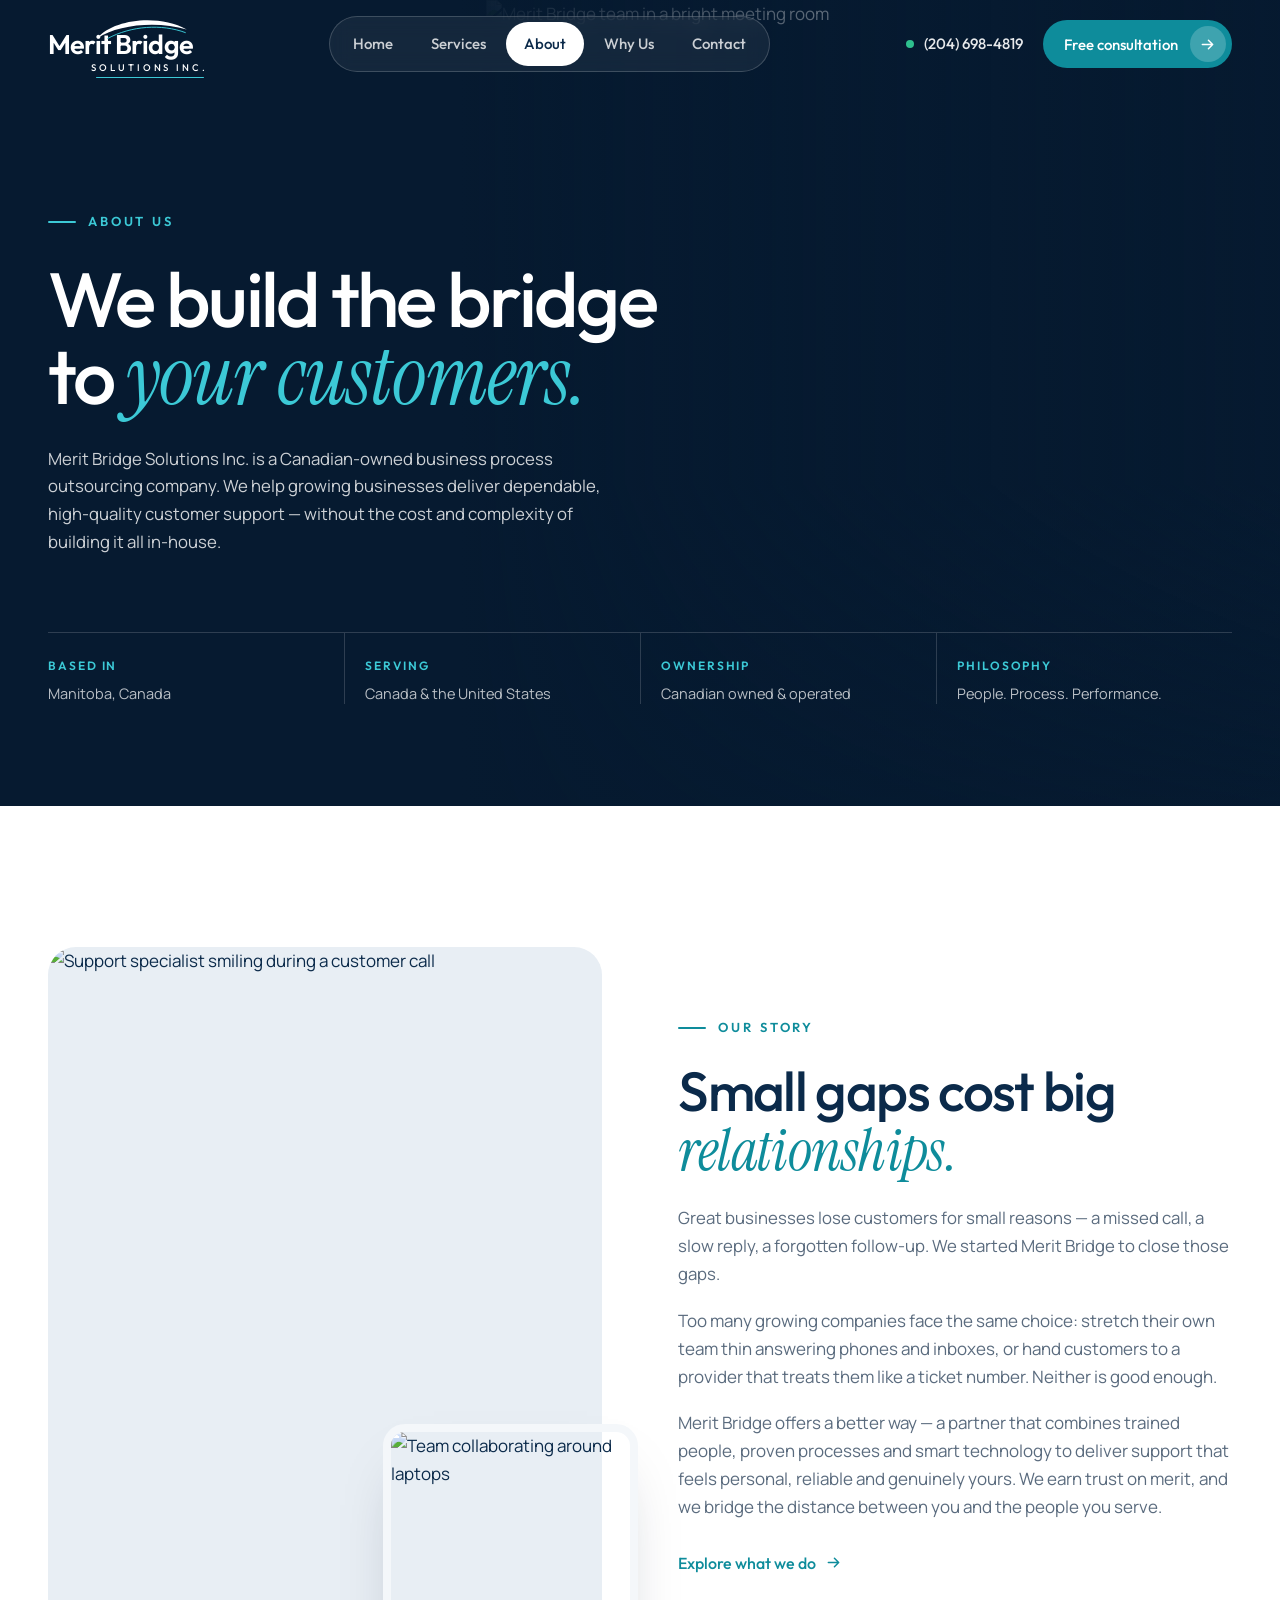
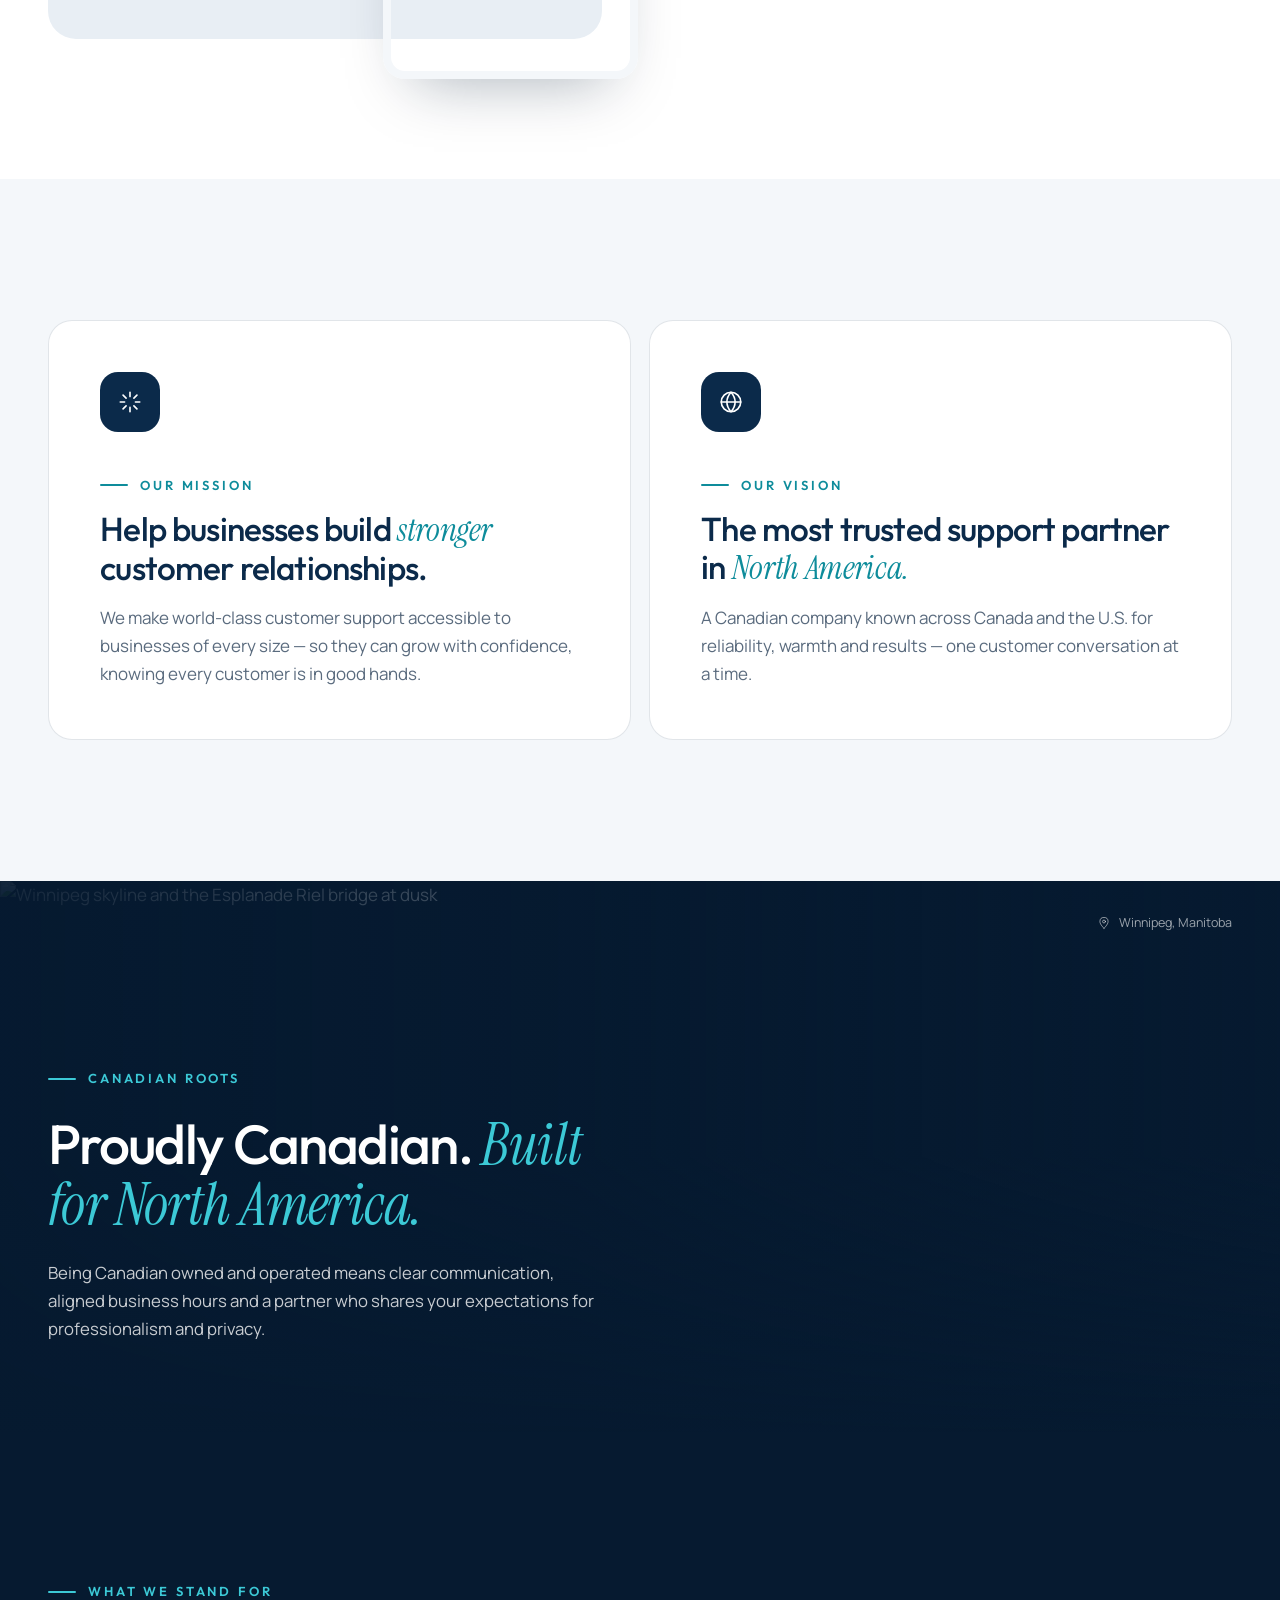
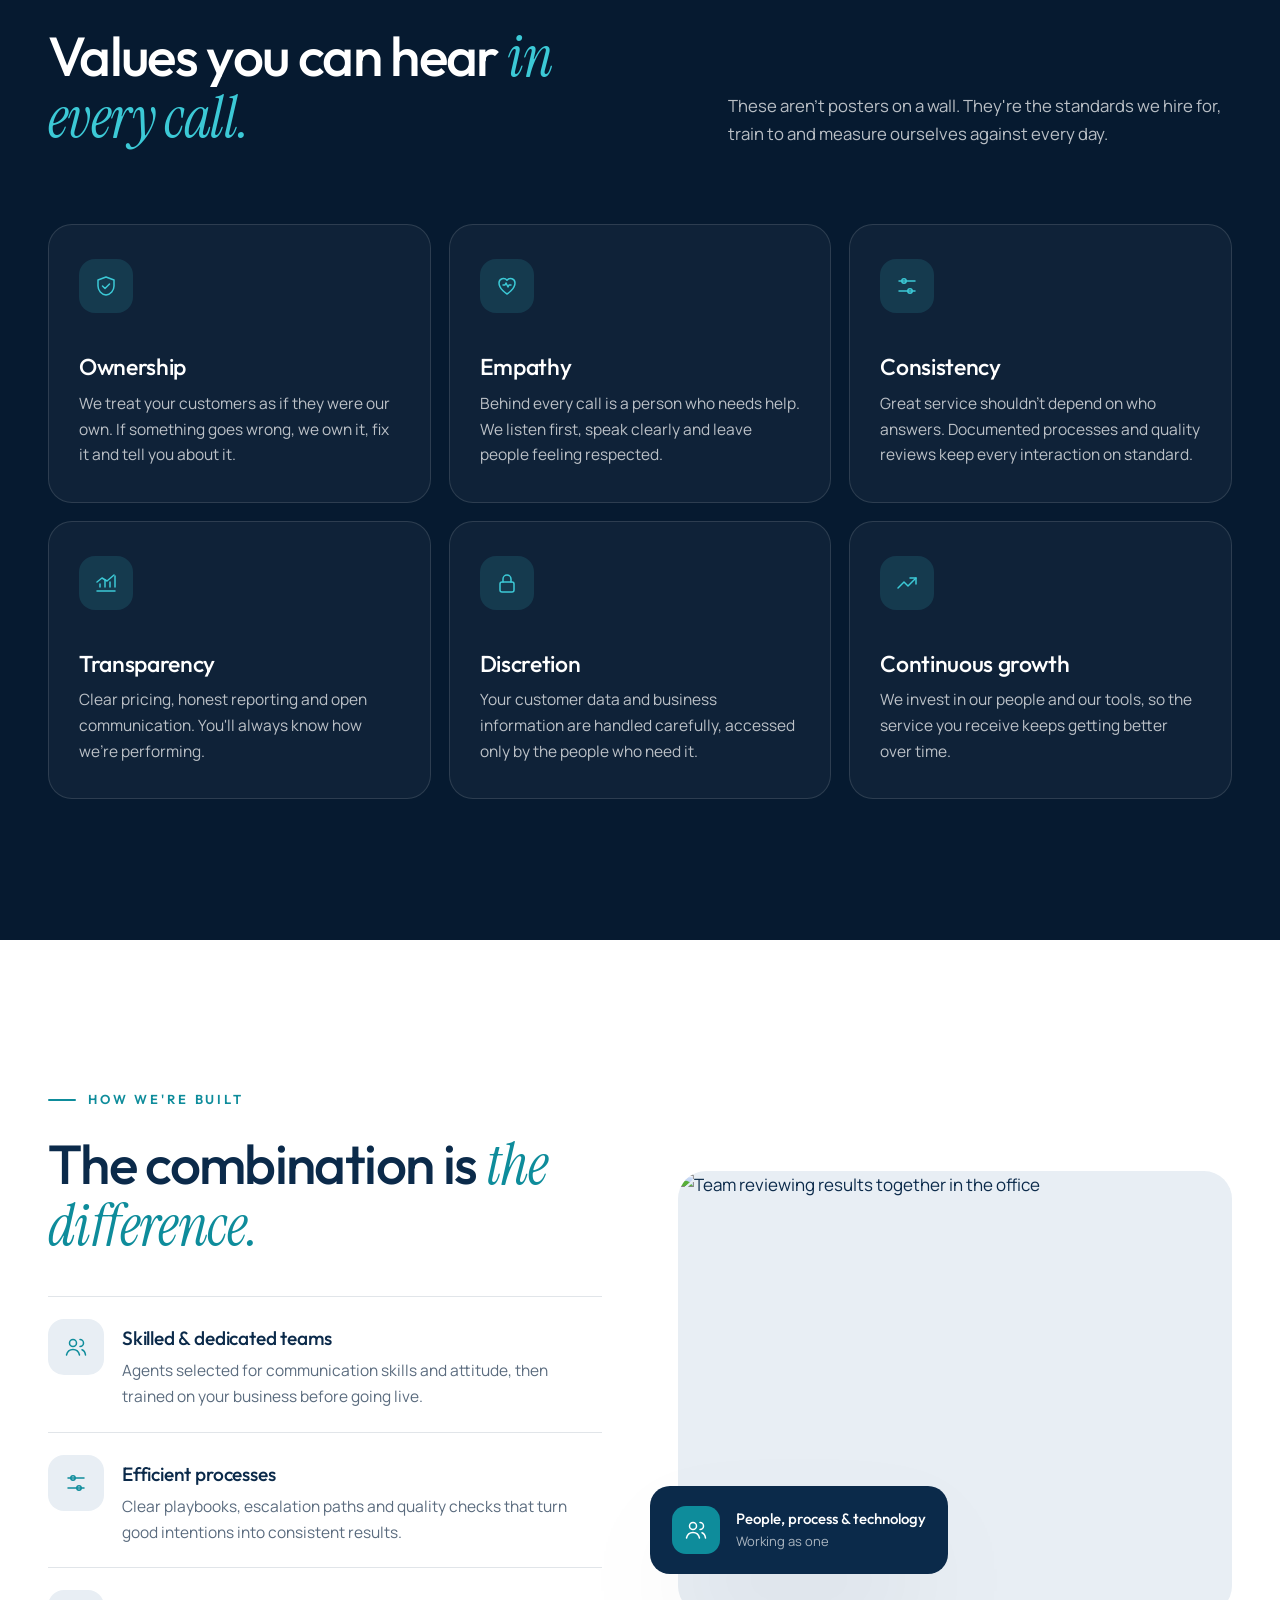
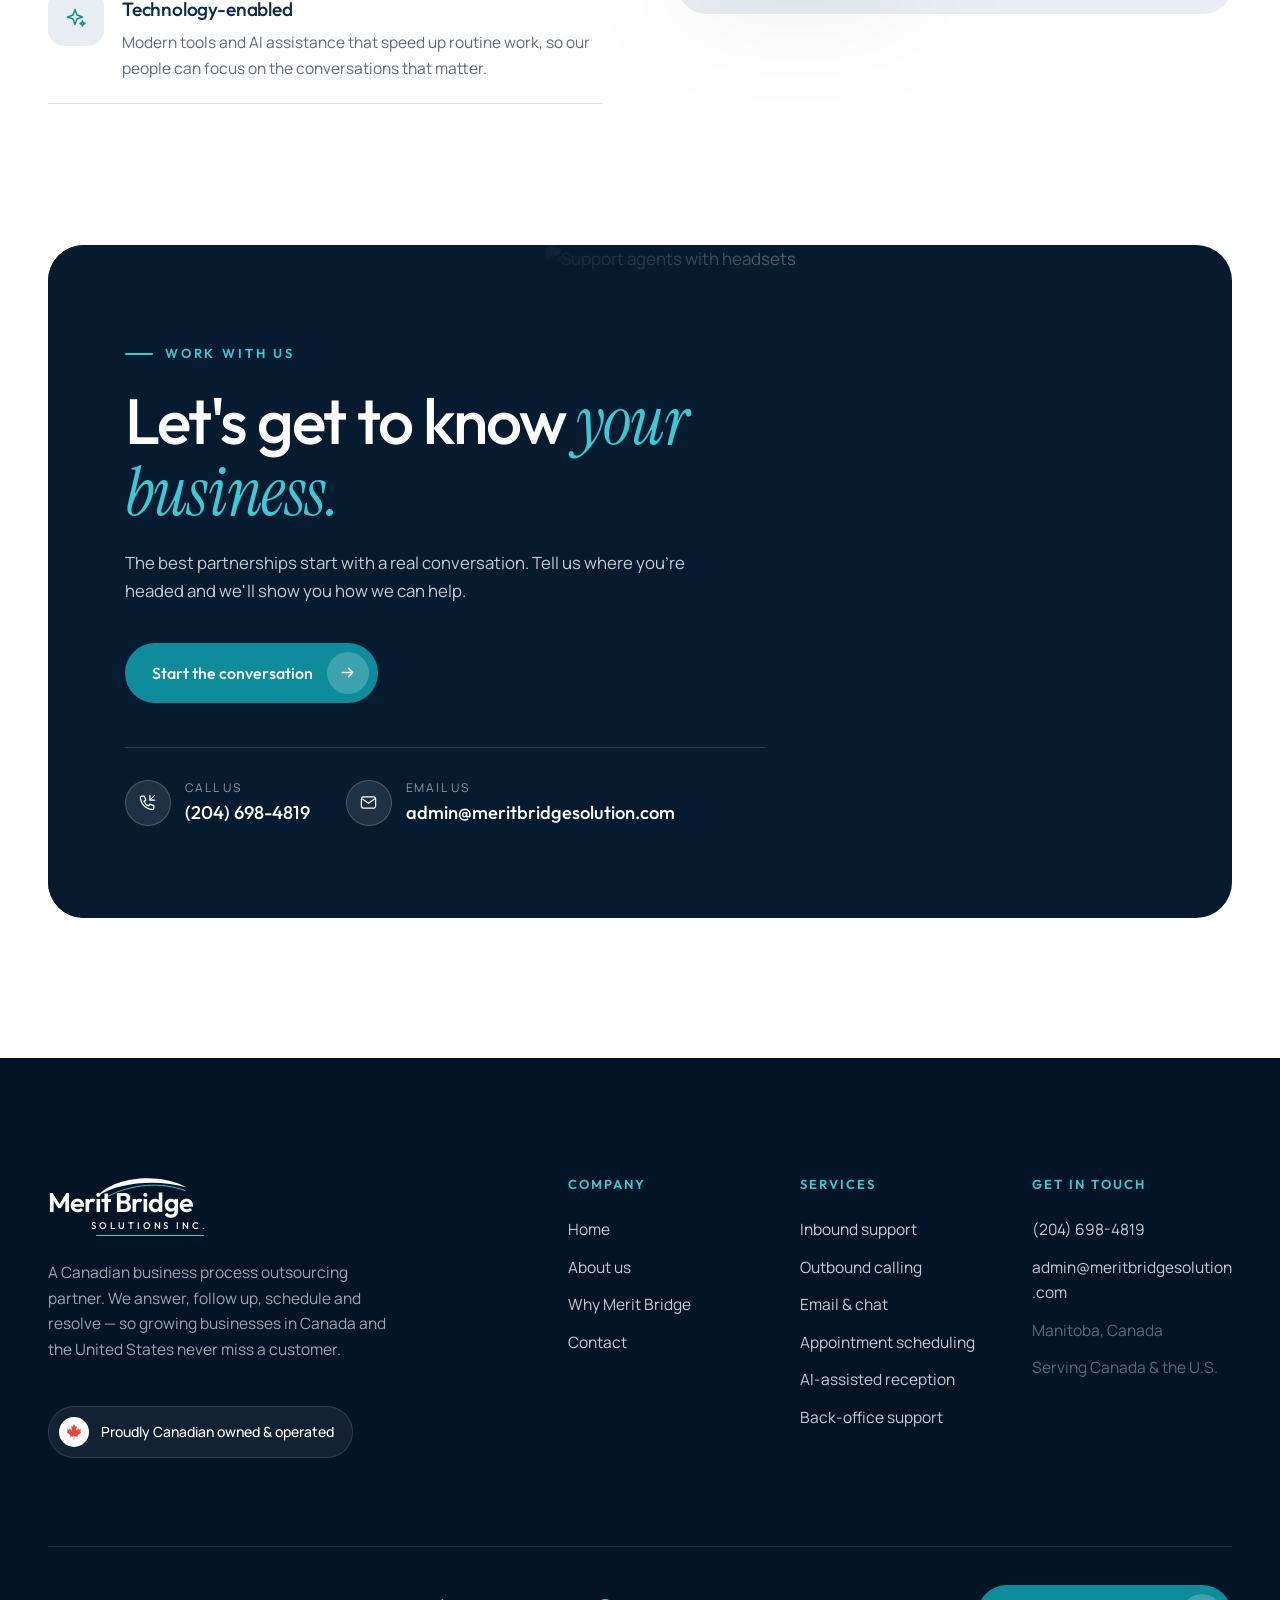
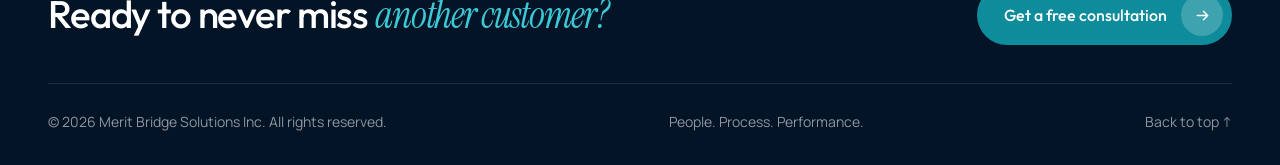
==== about.html @ 795ea447 "Add Merit Bridge Solutions five-page website Static site (Home, Services, About, Why Us, Contact) in" ====
<!doctype html>
<html lang="en-CA">
<head>
<meta charset="utf-8">
<meta name="viewport" content="width=device-width, initial-scale=1">
<title>About Us — Merit Bridge Solutions Inc.</title>
<meta name="description" content="Merit Bridge Solutions is a Canadian-owned outsourcing partner built on three ideas: people, process and performance.">
<meta name="theme-color" content="#061A30">
<meta property="og:type" content="website">
<meta property="og:site_name" content="Merit Bridge Solutions Inc.">
<meta property="og:title" content="About Us — Merit Bridge Solutions Inc.">
<meta property="og:description" content="Merit Bridge Solutions is a Canadian-owned outsourcing partner built on three ideas: people, process and performance.">
<link rel="icon" href="assets/img/favicon.svg" type="image/svg+xml">
<link rel="preconnect" href="https://fonts.googleapis.com">
<link rel="preconnect" href="https://fonts.gstatic.com" crossorigin>
<link rel="stylesheet" href="https://fonts.googleapis.com/css2?family=Outfit:wght@300..700&family=Manrope:wght@400..700&family=Instrument+Serif:ital@0;1&display=swap">
<link rel="stylesheet" href="assets/css/styles.css?v=3">
<script>document.documentElement.classList.add("js")</script>
</head>
<body>
<a class="skip-link" href="#main">Skip to content</a>
<header class="site-header">
  <div class="container nav">
    <a href="index.html" class="brand" aria-label="Merit Bridge Solutions Inc. — Home">
      <span class="logo" aria-hidden="true"><svg class="logo-arc" viewBox="0 0 200 50" preserveAspectRatio="none"><path class="crescent" d="M0 50C38 6 138-4 200 30C138 11 48 17 0 50Z"/><path class="swoosh" d="M24 50C76 22 144 17 197 37"/></svg><span class="logo-word">Merit Bridge</span><span class="logo-sub">Solutions Inc.</span></span>
    </a>
    <nav aria-label="Primary"><ul class="nav-links"><li><a href="index.html">Home</a></li><li><a href="services.html">Services</a></li><li><a href="about.html" aria-current="page">About</a></li><li><a href="why-us.html">Why Us</a></li><li><a href="contact.html">Contact</a></li></ul></nav>
    <div class="nav-right">
      <a class="nav-phone" href="tel:+12046984819"><span class="pulse"></span>(204) 698-4819</a>
      <a class="btn btn--sm" href="contact.html">Free consultation <span class="arrow"><svg viewBox="0 0 16 16" fill="none" stroke="currentColor" stroke-width="1.6" stroke-linecap="round" stroke-linejoin="round" aria-hidden="true"><path d="M2.5 8h11M9 3.5 13.5 8 9 12.5"/></svg></span></a>
      <button class="menu-toggle" type="button" aria-expanded="false" aria-controls="mobile-menu" aria-label="Open menu"><span></span><span></span></button>
    </div>
  </div>
</header>
<div class="mobile-menu" id="mobile-menu" aria-hidden="true">
  <nav aria-label="Mobile"><ul><li><a href="index.html">Home<small>01</small></a></li><li><a href="services.html">Services<small>02</small></a></li><li><a href="about.html" aria-current="page">About<small>03</small></a></li><li><a href="why-us.html">Why Us<small>04</small></a></li><li><a href="contact.html">Contact<small>05</small></a></li></ul></nav>
  <div class="mobile-menu-foot">
    <a href="tel:+12046984819">(204) 698-4819</a>
    <a href="mailto:admin@meritbridgesolution.com">admin@meritbridgesolution.com</a>
  </div>
</div>
<main id="main">
<section class="page-hero on-dark">
  <div class="page-hero-media"><img src="https://images.unsplash.com/photo-1573164574572-cb89e39749b4?auto=format&amp;fit=crop&amp;w=1800&amp;q=80" alt="Merit Bridge team in a bright meeting room" fetchpriority="high"></div>
  <div class="container">
    <span class="eyebrow fade-in">About us</span>
    <h1 class="display">
      <span class="line"><span>We build the bridge</span></span>
      <span class="line"><span>to <em>your customers.</em></span></span>
    </h1>
    <p class="lead fade-in d2">Merit Bridge Solutions Inc. is a Canadian-owned business process outsourcing company. We help growing businesses deliver dependable, high-quality customer support — without the cost and complexity of building it all in-house.</p>
    <div class="page-hero-meta fade-in d3">
      <div><strong>Based in</strong>Manitoba, Canada</div>
      <div><strong>Serving</strong>Canada &amp; the United States</div>
      <div><strong>Ownership</strong>Canadian owned &amp; operated</div>
      <div><strong>Philosophy</strong>People. Process. Performance.</div>
    </div>
  </div>
</section>

<section class="section section--white">
  <div class="container split">
    <div class="split-media">
      <span class="media-dots" aria-hidden="true"></span>
      <div class="frame img-reveal"><img src="https://images.unsplash.com/photo-1758873268528-af4613d099b6?auto=format&amp;fit=crop&amp;w=1200&amp;q=80" alt="Support specialist smiling during a customer call" loading="lazy" decoding="async"></div>
      <div class="media-stack img-reveal"><img src="https://images.unsplash.com/photo-1522202176988-66273c2fd55f?auto=format&amp;fit=crop&amp;w=700&amp;q=80" alt="Team collaborating around laptops" loading="lazy" decoding="async"></div>
    </div>
    <div class="split-body">
      <span class="eyebrow reveal">Our story</span>
      <h2 class="h2 reveal" data-delay="1">Small gaps cost big <em>relationships.</em></h2>
      <p class="lead reveal" data-delay="2">Great businesses lose customers for small reasons — a missed call, a slow reply, a forgotten follow-up. We started Merit Bridge to close those gaps.</p>
      <p class="muted reveal" data-delay="2" style="margin-top:20px">Too many growing companies face the same choice: stretch their own team thin answering phones and inboxes, or hand customers to a provider that treats them like a ticket number. Neither is good enough.</p>
      <p class="muted reveal" data-delay="3">Merit Bridge offers a better way — a partner that combines trained people, proven processes and smart technology to deliver support that feels personal, reliable and genuinely yours. We earn trust on merit, and we bridge the distance between you and the people you serve.</p>
      <a class="text-link reveal" data-delay="3" href="services.html" style="margin-top:12px">Explore what we do <svg viewBox="0 0 16 16" fill="none" stroke="currentColor" stroke-width="1.6" stroke-linecap="round" stroke-linejoin="round" aria-hidden="true"><path d="M2.5 8h11M9 3.5 13.5 8 9 12.5"/></svg></a>
    </div>
  </div>
</section>

<section class="section">
  <div class="container mission">
    <div class="mission-card reveal">
      <span class="mc-ico"><svg viewBox="0 0 24 24" fill="none" stroke="currentColor" stroke-width="1.5" stroke-linecap="round" stroke-linejoin="round" aria-hidden="true"><path d="M12 3v4M12 17v4M3 12h4M17 12h4M5.6 5.6l2.8 2.8M15.6 15.6l2.8 2.8M5.6 18.4l2.8-2.8M15.6 8.4l2.8-2.8"/></svg></span>
      <span class="eyebrow">Our mission</span>
      <h3>Help businesses build <em class="em">stronger</em> customer relationships.</h3>
      <p>We make world-class customer support accessible to businesses of every size — so they can grow with confidence, knowing every customer is in good hands.</p>
    </div>
    <div class="mission-card reveal" data-delay="1">
      <span class="mc-ico"><svg viewBox="0 0 24 24" fill="none" stroke="currentColor" stroke-width="1.5" stroke-linecap="round" stroke-linejoin="round" aria-hidden="true"><circle cx="12" cy="12" r="9"/><path d="M3 12h18M12 3c2.5 2.8 3.8 5.8 3.8 9s-1.3 6.2-3.8 9c-2.5-2.8-3.8-5.8-3.8-9S9.5 5.8 12 3z"/></svg></span>
      <span class="eyebrow">Our vision</span>
      <h3>The most trusted support partner in <em class="em">North America.</em></h3>
      <p>A Canadian company known across Canada and the U.S. for reliability, warmth and results — one customer conversation at a time.</p>
    </div>
  </div>
</section>

<section class="band on-dark">
  <div class="band-media"><img src="https://images.unsplash.com/photo-1666205421532-a6c78f65d271?auto=format&amp;fit=crop&amp;w=2200&amp;q=80" alt="Winnipeg skyline and the Esplanade Riel bridge at dusk" loading="lazy" decoding="async"></div>
  <span class="band-caption"><svg viewBox="0 0 24 24" fill="none" stroke="currentColor" stroke-width="1.5" stroke-linecap="round" stroke-linejoin="round" aria-hidden="true"><path d="M12 21s-7-6.2-7-11.5A7 7 0 0 1 19 9.5C19 14.8 12 21 12 21z"/><circle cx="12" cy="9.5" r="2.5"/></svg> Winnipeg, Manitoba</span>
  <div class="container">
    <span class="eyebrow reveal">Canadian roots</span>
    <h2 class="h2 reveal" data-delay="1" style="margin-top:24px">Proudly Canadian. <em>Built for North America.</em></h2>
    <p class="lead reveal" data-delay="2">Being Canadian owned and operated means clear communication, aligned business hours and a partner who shares your expectations for professionalism and privacy.</p>
  </div>
</section>

<section class="section section--navy on-dark">
  <div class="container">
    <div class="section-head">
      <div>
        <span class="eyebrow reveal">What we stand for</span>
        <h2 class="h2 reveal" data-delay="1">Values you can hear <em>in every call.</em></h2>
      </div>
      <p class="lead reveal" data-delay="2">These aren't posters on a wall. They're the standards we hire for, train to and measure ourselves against every day.</p>
    </div>
    <div class="values">
      <div class="value reveal"><span class="value-ico"><svg viewBox="0 0 24 24" fill="none" stroke="currentColor" stroke-width="1.5" stroke-linecap="round" stroke-linejoin="round" aria-hidden="true"><path d="M12 3 20 6v6c0 4.5-3.4 8.2-8 9-4.6-.8-8-4.5-8-9V6z"/><path d="m8.5 12 2.5 2.5 4.5-4.5"/></svg></span><h3 class="h3">Ownership</h3><p>We treat your customers as if they were our own. If something goes wrong, we own it, fix it and tell you about it.</p></div>
      <div class="value reveal" data-delay="1"><span class="value-ico"><svg viewBox="0 0 24 24" fill="none" stroke="currentColor" stroke-width="1.5" stroke-linecap="round" stroke-linejoin="round" aria-hidden="true"><path d="M12 20s-8-4.8-8-11a4.5 4.5 0 0 1 8-2.8A4.5 4.5 0 0 1 20 9c0 6.2-8 11-8 11z"/><path d="M8 11h2l1-2 2 4 1-2h2"/></svg></span><h3 class="h3">Empathy</h3><p>Behind every call is a person who needs help. We listen first, speak clearly and leave people feeling respected.</p></div>
      <div class="value reveal" data-delay="2"><span class="value-ico"><svg viewBox="0 0 24 24" fill="none" stroke="currentColor" stroke-width="1.5" stroke-linecap="round" stroke-linejoin="round" aria-hidden="true"><path d="M4 7h16M4 17h16"/><circle cx="9" cy="7" r="2.2" fill="var(--paper)"/><circle cx="15" cy="17" r="2.2" fill="var(--paper)"/></svg></span><h3 class="h3">Consistency</h3><p>Great service shouldn't depend on who answers. Documented processes and quality reviews keep every interaction on standard.</p></div>
      <div class="value reveal"><span class="value-ico"><svg viewBox="0 0 24 24" fill="none" stroke="currentColor" stroke-width="1.5" stroke-linecap="round" stroke-linejoin="round" aria-hidden="true"><path d="M3 20h18"/><path d="M6 16v-3M11 16V9M16 16v-5M21 16V5" /><path d="m3 11 5-4 5 3 7-6"/></svg></span><h3 class="h3">Transparency</h3><p>Clear pricing, honest reporting and open communication. You'll always know how we're performing.</p></div>
      <div class="value reveal" data-delay="1"><span class="value-ico"><svg viewBox="0 0 24 24" fill="none" stroke="currentColor" stroke-width="1.5" stroke-linecap="round" stroke-linejoin="round" aria-hidden="true"><rect x="5" y="11" width="14" height="10" rx="2"/><path d="M8 11V8a4 4 0 0 1 8 0v3"/></svg></span><h3 class="h3">Discretion</h3><p>Your customer data and business information are handled carefully, accessed only by the people who need it.</p></div>
      <div class="value reveal" data-delay="2"><span class="value-ico"><svg viewBox="0 0 24 24" fill="none" stroke="currentColor" stroke-width="1.5" stroke-linecap="round" stroke-linejoin="round" aria-hidden="true"><path d="m3 17 6-6 4 4 8-8"/><path d="M15 7h6v6"/></svg></span><h3 class="h3">Continuous growth</h3><p>We invest in our people and our tools, so the service you receive keeps getting better over time.</p></div>
    </div>
  </div>
</section>

<section class="section section--white">
  <div class="container split split--rev">
    <div class="split-media">
      <div class="frame wide img-reveal"><img src="https://images.unsplash.com/photo-1542744173-8e7e53415bb0?auto=format&amp;fit=crop&amp;w=1300&amp;q=80" alt="Team reviewing results together in the office" loading="lazy" decoding="async"></div>
      <div class="media-badge reveal" data-delay="2"><span class="mb-ico"><svg viewBox="0 0 24 24" fill="none" stroke="currentColor" stroke-width="1.5" stroke-linecap="round" stroke-linejoin="round" aria-hidden="true"><circle cx="9" cy="8" r="3.5"/><path d="M2.5 20c.8-3.6 3.4-5.5 6.5-5.5s5.7 1.9 6.5 5.5M16 4.5a3.5 3.5 0 0 1 0 7M18 14.8c1.9.7 3.1 2.4 3.5 5.2"/></svg></span><span>People, process &amp; technology<small>Working as one</small></span></div>
    </div>
    <div class="split-body">
      <span class="eyebrow reveal">How we're built</span>
      <h2 class="h2 reveal" data-delay="1">The combination is <em>the difference.</em></h2>
      <ul class="feature-list">
        <li class="reveal"><span class="fl-ico"><svg viewBox="0 0 24 24" fill="none" stroke="currentColor" stroke-width="1.5" stroke-linecap="round" stroke-linejoin="round" aria-hidden="true"><circle cx="9" cy="8" r="3.5"/><path d="M2.5 20c.8-3.6 3.4-5.5 6.5-5.5s5.7 1.9 6.5 5.5M16 4.5a3.5 3.5 0 0 1 0 7M18 14.8c1.9.7 3.1 2.4 3.5 5.2"/></svg></span><div><h3>Skilled &amp; dedicated teams</h3><p>Agents selected for communication skills and attitude, then trained on your business before going live.</p></div></li>
        <li class="reveal" data-delay="1"><span class="fl-ico"><svg viewBox="0 0 24 24" fill="none" stroke="currentColor" stroke-width="1.5" stroke-linecap="round" stroke-linejoin="round" aria-hidden="true"><path d="M4 7h16M4 17h16"/><circle cx="9" cy="7" r="2.2" fill="var(--paper)"/><circle cx="15" cy="17" r="2.2" fill="var(--paper)"/></svg></span><div><h3>Efficient processes</h3><p>Clear playbooks, escalation paths and quality checks that turn good intentions into consistent results.</p></div></li>
        <li class="reveal" data-delay="2"><span class="fl-ico"><svg viewBox="0 0 24 24" fill="none" stroke="currentColor" stroke-width="1.5" stroke-linecap="round" stroke-linejoin="round" aria-hidden="true"><path d="M11 3.5 12.9 9 18.5 11l-5.6 2L11 18.5 9.1 13 3.5 11 9.1 9z"/><path class="acc" d="m18.5 15 .7 1.8 1.8.7-1.8.7-.7 1.8-.7-1.8-1.8-.7 1.8-.7z"/></svg></span><div><h3>Technology-enabled</h3><p>Modern tools and AI assistance that speed up routine work, so our people can focus on the conversations that matter.</p></div></li>
      </ul>
    </div>
  </div>
</section>

<section class="section" style="padding-top:0;background:var(--white)">
  <div class="container">
    <div class="cta on-dark reveal">
      <div class="cta-media"><img src="https://images.unsplash.com/photo-1626863905121-3b0c0ed7b94c?auto=format&amp;fit=crop&amp;w=1400&amp;q=80" alt="Support agents with headsets" loading="lazy" decoding="async"></div>
      <div class="cta-inner">
        <span class="eyebrow">Work with us</span>
        <h2 class="h2">Let's get to know <em>your business.</em></h2>
        <p class="lead">The best partnerships start with a real conversation. Tell us where you're headed and we'll show you how we can help.</p>
        <div class="cta-actions"><a class="btn btn--teal" href="contact.html">Start the conversation <span class="arrow"><svg viewBox="0 0 16 16" fill="none" stroke="currentColor" stroke-width="1.6" stroke-linecap="round" stroke-linejoin="round" aria-hidden="true"><path d="M2.5 8h11M9 3.5 13.5 8 9 12.5"/></svg></span></a></div>
        <div class="cta-contact">
          <a href="tel:+12046984819"><span class="ci"><svg viewBox="0 0 24 24" fill="none" stroke="currentColor" stroke-width="1.5" stroke-linecap="round" stroke-linejoin="round" aria-hidden="true"><path d="M5 4h3l2 5-2.5 1.5a11 11 0 0 0 6 6L15 14l5 2v3a2 2 0 0 1-2 2A16 16 0 0 1 3 6a2 2 0 0 1 2-2"/><path class="acc" d="M15 3v6h6M21 3l-6 6"/></svg></span><span><small>Call us</small><b>(204) 698-4819</b></span></a>
          <a href="mailto:admin@meritbridgesolution.com"><span class="ci"><svg viewBox="0 0 24 24" fill="none" stroke="currentColor" stroke-width="1.5" stroke-linecap="round" stroke-linejoin="round" aria-hidden="true"><rect x="3" y="5" width="18" height="14" rx="2.5"/><path d="m3.5 7 8.5 6 8.5-6"/></svg></span><span><small>Email us</small><b>admin@meritbridgesolution.com</b></span></a>
        </div>
      </div>
    </div>
  </div>
</section>

</main>
<footer class="site-footer">
  <div class="container">
    <div class="footer-top">
      <div class="footer-brand">
        <a href="index.html" class="brand" aria-label="Merit Bridge Solutions Inc. — Home">
          <span class="logo" aria-hidden="true"><svg class="logo-arc" viewBox="0 0 200 50" preserveAspectRatio="none"><path class="crescent" d="M0 50C38 6 138-4 200 30C138 11 48 17 0 50Z"/><path class="swoosh" d="M24 50C76 22 144 17 197 37"/></svg><span class="logo-word">Merit Bridge</span><span class="logo-sub">Solutions Inc.</span></span>
        </a>
        <p>A Canadian business process outsourcing partner. We answer, follow up, schedule and resolve — so growing businesses in Canada and the United States never miss a customer.</p>
        <span class="badge-ca"><span><svg viewBox="-2015 -2000 4030 4030" aria-hidden="true"><path fill="currentColor" d="m-90 2030 45-863a95 95 0 0 0-111-98l-859 151 116-320a65 65 0 0 0-20-73l-941-762 212-99a65 65 0 0 0 34-79l-186-572 542 115a65 65 0 0 0 73-38l105-247 423 454a65 65 0 0 0 111-57l-204-1052 327 189a65 65 0 0 0 91-27l332-652 332 652a65 65 0 0 0 91 27l327-189-204 1052a65 65 0 0 0 111 57l423-454 105 247a65 65 0 0 0 73 38l542-115-186 572a65 65 0 0 0 34 79l212 99-941 762a65 65 0 0 0-20 73l116 320-859-151a95 95 0 0 0-111 98l45 863z"/></svg></span> Proudly Canadian owned &amp; operated</span>
      </div>
      <div class="footer-cols">
        <div>
          <h4>Company</h4>
          <ul>
            <li><a href="index.html">Home</a></li>
            <li><a href="about.html">About us</a></li>
            <li><a href="why-us.html">Why Merit Bridge</a></li>
            <li><a href="contact.html">Contact</a></li>
          </ul>
        </div>
        <div>
          <h4>Services</h4>
          <ul>
            <li><a href="services.html#inbound">Inbound support</a></li>
            <li><a href="services.html#outbound">Outbound calling</a></li>
            <li><a href="services.html#email-chat">Email &amp; chat</a></li>
            <li><a href="services.html#scheduling">Appointment scheduling</a></li>
            <li><a href="services.html#ai-reception">AI-assisted reception</a></li>
            <li><a href="services.html#back-office">Back-office support</a></li>
          </ul>
        </div>
        <div>
          <h4>Get in touch</h4>
          <ul class="contact-list">
            <li><a href="tel:+12046984819">(204) 698-4819</a></li>
            <li><a href="mailto:admin@meritbridgesolution.com">admin@meritbridgesolution.com</a></li>
            <li><span class="muted">Manitoba, Canada</span></li>
            <li><span class="muted">Serving Canada &amp; the U.S.</span></li>
          </ul>
        </div>
      </div>
    </div>
    <div class="footer-cta">
      <h3>Ready to never miss <em>another customer?</em></h3>
      <a class="btn btn--teal" href="contact.html">Get a free consultation <span class="arrow"><svg viewBox="0 0 16 16" fill="none" stroke="currentColor" stroke-width="1.6" stroke-linecap="round" stroke-linejoin="round" aria-hidden="true"><path d="M2.5 8h11M9 3.5 13.5 8 9 12.5"/></svg></span></a>
    </div>
    <div class="footer-bottom">
      <span>&copy; <span data-year>2026</span> Merit Bridge Solutions Inc. All rights reserved.</span>
      <span>People. Process. Performance.</span>
      <button class="to-top" type="button" data-top>Back to top ↑</button>
    </div>
  </div>
</footer>
<script src="assets/js/main.js?v=3" defer></script>
</body>
</html>
---- assets/css/styles.css ----
/* =========================================================
   Merit Bridge Solutions Inc. — Design System v2
   Navy · Teal · Light — matched to the company logo
   ========================================================= */

:root {
  --navy-950: #041427;
  --navy-900: #061A30;
  --navy: #0B2A4A;
  --navy-700: #12365E;
  --navy-600: #1B4A7A;
  --teal: #0E8C9B;
  --teal-600: #0B7884;
  --cyan: #3CC9D6;
  --cyan-soft: #A9E8EE;
  --bg: #F4F7FA;
  --bg-2: #E8EEF4;
  --white: #FFFFFF;
  --text: #0B2A4A;
  --muted: #5A6B7E;
  --line: rgba(11, 42, 74, .12);
  --line-strong: rgba(11, 42, 74, .22);

  --display: "Outfit", "Segoe UI", system-ui, sans-serif;
  --sans: "Manrope", "Segoe UI", system-ui, -apple-system, sans-serif;
  --serif: "Instrument Serif", Georgia, serif;
  --mono: ui-monospace, "SFMono-Regular", Menlo, Consolas, monospace;

  --max: 1320px;
  --gutter: clamp(16px, 4vw, 48px);
  --radius: 24px;
  --radius-sm: 16px;
  --header-h: 88px;
  --shadow: 0 30px 60px -30px rgba(6, 26, 48, .35);
  --shadow-lg: 0 50px 100px -40px rgba(6, 26, 48, .5);
  --ease: cubic-bezier(.2, .7, .1, 1);
  --ease-in-out: cubic-bezier(.7, 0, .2, 1);
}

/* ---------- Reset ---------- */
*, *::before, *::after { box-sizing: border-box; }
html { -webkit-text-size-adjust: 100%; scroll-behavior: smooth; scroll-padding-top: 100px; }
body {
  margin: 0; background: var(--bg); color: var(--text);
  font-family: var(--sans); font-size: 17px; line-height: 1.65;
  -webkit-font-smoothing: antialiased; -moz-osx-font-smoothing: grayscale;
  overflow-x: hidden;
}
img, svg { display: block; max-width: 100%; }
img { height: auto; }
a { color: inherit; text-decoration: none; }
button, input, select, textarea { font: inherit; color: inherit; }
::selection { background: var(--teal); color: #fff; }
:focus-visible { outline: 2px solid var(--cyan); outline-offset: 3px; border-radius: 6px; }
p { margin: 0 0 1em; }
p:last-child { margin-bottom: 0; }

.container { width: 100%; max-width: var(--max); margin-inline: auto; padding-inline: var(--gutter); }
.skip-link { position: absolute; left: 16px; top: -60px; z-index: 200; background: var(--navy); color: #fff; padding: 10px 16px; border-radius: 10px; }
.skip-link:focus { top: 16px; }

/* ---------- Typography ---------- */
.eyebrow {
  display: inline-flex; align-items: center; gap: 12px;
  font-family: var(--display); font-size: 13px; font-weight: 600;
  letter-spacing: .22em; text-transform: uppercase; color: var(--teal);
}
.eyebrow::before { content: ""; width: 28px; height: 2px; border-radius: 2px; background: currentColor; flex: none; }
.on-dark .eyebrow, .eyebrow.light { color: var(--cyan); }

.display {
  font-family: var(--display); font-weight: 500;
  font-size: clamp(2.8rem, 6.6vw, 6.2rem);
  line-height: 1; letter-spacing: -.035em; margin: 0;
}
.em, .display em, .h2 em, .h3 em {
  font-family: var(--serif); font-style: italic; font-weight: 400;
  letter-spacing: -.01em; color: var(--teal);
}
.display em { font-size: 1.08em; line-height: .9; }
.on-dark .display em, .on-dark .h2 em, .on-dark .h3 em, .on-dark .em { color: var(--cyan); }
.h2 {
  font-family: var(--display); font-weight: 500;
  font-size: clamp(2.1rem, 4.3vw, 3.9rem);
  line-height: 1.04; letter-spacing: -.03em; margin: 0;
}
.h2 em { font-size: 1.06em; }
.h3 {
  font-family: var(--display); font-weight: 500;
  font-size: clamp(1.3rem, 1.8vw, 1.6rem);
  line-height: 1.2; letter-spacing: -.015em; margin: 0;
}
.lead { font-size: clamp(1.05rem, 1.3vw, 1.2rem); line-height: 1.65; color: var(--muted); max-width: 56ch; margin: 0; }
.muted { color: var(--muted); }
.on-dark { color: #fff; --muted: rgba(255,255,255,.72); --line: rgba(255,255,255,.14); --line-strong: rgba(255,255,255,.28); }

/* Masked headline rise */
.line { display: block; overflow: hidden; padding-bottom: .14em; margin-bottom: -.14em; }
.line > span { display: inline-block; }
.js .line > span { transform: translateY(110%); animation: rise 1.1s var(--ease) forwards; }
.js .line:nth-child(2) > span { animation-delay: .1s; }
.js .line:nth-child(3) > span { animation-delay: .2s; }
@keyframes rise { to { transform: none; } }

.js .reveal { opacity: 0; transform: translateY(30px); transition: opacity 1s var(--ease), transform 1s var(--ease); }
.js .reveal.in { opacity: 1; transform: none; }
.js .reveal[data-delay="1"] { transition-delay: .08s; }
.js .reveal[data-delay="2"] { transition-delay: .16s; }
.js .reveal[data-delay="3"] { transition-delay: .24s; }
.js .reveal[data-delay="4"] { transition-delay: .32s; }
.js .fade-in { opacity: 0; transform: translateY(16px); animation: fadeUp 1.1s var(--ease) .45s forwards; }
.js .fade-in.d2 { animation-delay: .65s; }
.js .fade-in.d3 { animation-delay: .85s; }
@keyframes fadeUp { to { opacity: 1; transform: none; } }

/* Image reveal (curtain) */
.js .img-reveal { opacity: 0; transform: translateY(24px); transition: opacity 1s var(--ease), transform 1s var(--ease); }
.js .img-reveal.in { opacity: 1; transform: none; }

/* ---------- Buttons ---------- */
.btn {
  --bg: var(--navy); --fg: #fff; --dot: var(--teal); --dot-fg: #fff;
  display: inline-flex; align-items: center; gap: 14px;
  padding: 8px 8px 8px 26px; min-height: 58px;
  border-radius: 999px; border: 1px solid transparent;
  background: var(--bg); color: var(--fg);
  font-family: var(--display); font-weight: 500; font-size: 16px; line-height: 1;
  cursor: pointer; white-space: nowrap;
  transition: background .35s var(--ease), color .35s, border-color .35s, transform .5s var(--ease), box-shadow .5s var(--ease);
}
.btn .arrow { width: 42px; height: 42px; border-radius: 50%; display: grid; place-items: center; flex: none; background: var(--dot); color: var(--dot-fg); transition: transform .55s var(--ease); }
.btn .arrow svg { width: 15px; height: 15px; }
.btn:hover .arrow { transform: rotate(-45deg); }
.btn:active { transform: scale(.98); }
.btn--teal { --bg: var(--teal); --dot: rgba(255,255,255,.2); }
.btn--teal:hover { --bg: var(--teal-600); box-shadow: 0 18px 40px -16px rgba(14,140,155,.7); }
.btn--white { --bg: #fff; --fg: var(--navy); --dot: var(--navy); }
.btn--ghost { --bg: transparent; --fg: var(--navy); --dot: var(--navy); border-color: var(--line-strong); }
.btn--ghost:hover { --bg: #fff; }
.btn--glass { --bg: rgba(255,255,255,.08); --fg: #fff; --dot: #fff; --dot-fg: var(--navy); border-color: rgba(255,255,255,.28); -webkit-backdrop-filter: blur(10px); backdrop-filter: blur(10px); }
.btn--glass:hover { --bg: rgba(255,255,255,.16); }
.btn--sm { min-height: 48px; padding: 5px 5px 5px 20px; font-size: 15px; gap: 12px; }
.btn--sm .arrow { width: 36px; height: 36px; }

.text-link { display: inline-flex; align-items: center; gap: 10px; font-family: var(--display); font-weight: 500; font-size: 16px; color: var(--teal); transition: gap .4s var(--ease); }
.text-link:hover { gap: 16px; }
.text-link svg { width: 15px; height: 15px; }

/* ---------- Logo (recreated from brand mark) ---------- */
.logo { position: relative; display: inline-flex; flex-direction: column; align-items: flex-start; padding-top: 15px; line-height: 1; color: var(--logo-ink, var(--navy)); }
.logo-arc { position: absolute; top: 0; left: 34%; width: 62%; height: auto; overflow: visible; }
.logo-arc .crescent { fill: currentColor; }
.logo-arc .swoosh { fill: none; stroke: var(--logo-accent, var(--teal)); stroke-width: 2.2; stroke-linecap: round; }
.logo-word { font-family: var(--display); font-weight: 600; font-size: 27px; letter-spacing: -.035em; white-space: nowrap; }
.logo-sub { font-family: var(--display); font-weight: 500; font-size: 9.6px; letter-spacing: .3em; text-transform: uppercase; margin-top: 5px; padding-left: 30%; position: relative; white-space: nowrap; }
.logo-sub::after { content: ""; position: absolute; left: 30%; right: .34em; bottom: -6px; height: 1.5px; background: var(--logo-accent, var(--teal)); border-radius: 2px; }
.logo--lg .logo-word { font-size: 40px; }
.logo--lg .logo-sub { font-size: 13px; }

/* ---------- Header ---------- */
.site-header {
  position: fixed; inset: 0 0 auto; z-index: 60;
  --logo-ink: #fff; --logo-accent: var(--cyan); color: #fff;
  border-bottom: 1px solid transparent;
  transition: background .45s var(--ease), color .45s, border-color .45s;
}
.site-header.is-scrolled {
  background: rgba(255, 255, 255, .96);
  border-bottom-color: var(--line);
  color: var(--navy); --logo-ink: var(--navy); --logo-accent: var(--teal);
}
.nav { display: flex; align-items: center; justify-content: space-between; gap: 24px; height: var(--header-h); transition: height .45s var(--ease); }
.is-scrolled .nav { height: 74px; }

.nav-links { display: flex; gap: 2px; list-style: none; margin: 0; padding: 5px; border-radius: 999px; border: 1px solid rgba(255,255,255,.18); background: rgba(255,255,255,.06); -webkit-backdrop-filter: blur(10px); backdrop-filter: blur(10px); transition: border-color .45s, background .45s; }
.nav-links a { display: block; padding: 10px 18px; border-radius: 999px; font-family: var(--display); font-size: 15px; font-weight: 500; color: rgba(255,255,255,.78); transition: color .3s, background .3s; }
.nav-links a:hover { color: #fff; background: rgba(255,255,255,.08); }
.nav-links a[aria-current="page"] { background: #fff; color: var(--navy); }
.is-scrolled .nav-links { border-color: var(--line); background: var(--bg); }
.is-scrolled .nav-links a { color: var(--muted); }
.is-scrolled .nav-links a:hover { color: var(--navy); background: rgba(11,42,74,.05); }
.is-scrolled .nav-links a[aria-current="page"] { background: var(--navy); color: #fff; }

.nav-right { display: flex; align-items: center; gap: 20px; }
.nav-phone { display: inline-flex; align-items: center; gap: 10px; font-family: var(--display); font-weight: 500; font-size: 15px; opacity: .9; transition: opacity .3s; }
.nav-phone:hover { opacity: 1; }
.nav-phone .pulse { width: 8px; height: 8px; border-radius: 50%; background: #34D399; animation: pulse 2.2s infinite; }
@keyframes pulse { 0% { box-shadow: 0 0 0 0 rgba(52,211,153,.55); } 70% { box-shadow: 0 0 0 9px rgba(52,211,153,0); } 100% { box-shadow: 0 0 0 0 rgba(52,211,153,0); } }
.site-header .btn--sm { --bg: var(--teal); --dot: rgba(255,255,255,.2); }

.menu-toggle { display: none; width: 50px; height: 50px; border-radius: 50%; border: 1px solid rgba(255,255,255,.3); background: rgba(255,255,255,.06); cursor: pointer; position: relative; color: inherit; }
.is-scrolled .menu-toggle { border-color: var(--line-strong); background: transparent; }
.menu-toggle span { position: absolute; left: 15px; right: 15px; height: 1.6px; background: currentColor; transition: transform .5s var(--ease), top .5s var(--ease); }
.menu-toggle span:nth-child(1) { top: 20px; }
.menu-toggle span:nth-child(2) { top: 28px; }
.menu-open .menu-toggle span:nth-child(1) { top: 24px; transform: rotate(45deg); }
.menu-open .menu-toggle span:nth-child(2) { top: 24px; transform: rotate(-45deg); }

.mobile-menu {
  position: fixed; inset: 0; z-index: 55; background: var(--navy-900); color: #fff;
  padding: calc(var(--header-h) + 32px) var(--gutter) 32px;
  display: flex; flex-direction: column; justify-content: space-between;
  clip-path: inset(0 0 100% 0); visibility: hidden;
  transition: clip-path .8s var(--ease-in-out), visibility 0s .8s;
}
.menu-open .mobile-menu { clip-path: inset(0 0 0 0); visibility: visible; transition: clip-path .8s var(--ease-in-out), visibility 0s; }
.mobile-menu ul { list-style: none; margin: 0; padding: 0; }
.mobile-menu li { border-bottom: 1px solid rgba(255,255,255,.1); }
.mobile-menu li a { display: flex; justify-content: space-between; align-items: baseline; padding: 16px 0; font-family: var(--display); font-weight: 500; font-size: clamp(1.9rem, 8vw, 2.8rem); letter-spacing: -.03em; line-height: 1.1; }
.mobile-menu li a small { font-size: 13px; color: rgba(255,255,255,.45); letter-spacing: .1em; }
.mobile-menu li a[aria-current="page"] { color: var(--cyan); }
.mobile-menu-foot { display: grid; gap: 6px; font-size: 15px; color: rgba(255,255,255,.7); }
.menu-open { overflow: hidden; }
.menu-open .site-header { color: #fff; background: transparent; border-color: transparent; -webkit-backdrop-filter: none; backdrop-filter: none; --logo-ink: #fff; --logo-accent: var(--cyan); }

@media (max-width: 1180px) { .nav-phone { display: none; } }
@media (max-width: 1000px) { .nav-links, .nav-right .btn { display: none; } .menu-toggle { display: block; } }

/* ---------- Sections ---------- */
.section { padding: clamp(88px, 11vw, 160px) 0; position: relative; }
.section--tight { padding: clamp(64px, 8vw, 110px) 0; }
.section--white { background: var(--white); }
.section--soft { background: var(--bg-2); }
.section--navy { background: var(--navy-900); }
.section-head { display: grid; grid-template-columns: minmax(0, 1.1fr) minmax(0, .9fr); gap: clamp(28px, 5vw, 96px); align-items: end; margin-bottom: clamp(48px, 6vw, 84px); }
.section-head .eyebrow { margin-bottom: 24px; }
.section-head-side { display: grid; gap: 26px; justify-items: start; }
.section-head.center { grid-template-columns: 1fr; text-align: center; justify-items: center; }
.section-head.center .lead { margin-inline: auto; }

/* ---------- Home hero ---------- */
.hero { position: relative; min-height: max(760px, 100svh); display: flex; flex-direction: column; justify-content: flex-end; background: var(--navy-900); overflow: hidden; }
.hero-media { position: absolute; inset: 0; }
.hero-media img { width: 100%; height: 100%; object-fit: cover; object-position: 68% 30%; transform: scale(1.08); animation: heroZoom 16s var(--ease) forwards; }
@keyframes heroZoom { to { transform: scale(1); } }
.hero-media::after {
  content: ""; position: absolute; inset: 0;
  background:
    linear-gradient(90deg, rgba(6,26,48,.97) 0%, rgba(6,26,48,.9) 30%, rgba(6,26,48,.55) 55%, rgba(6,26,48,.12) 80%, rgba(6,26,48,.05) 100%),
    linear-gradient(0deg, rgba(6,26,48,.92) 0%, rgba(6,26,48,0) 38%),
    linear-gradient(180deg, rgba(6,26,48,.55) 0%, rgba(6,26,48,0) 22%);
}
.hero-inner { position: relative; z-index: 2; padding-top: calc(var(--header-h) + 80px); }
.hero-copy { max-width: 780px; }
.hero-copy .eyebrow { margin-bottom: 30px; }
.hero-copy .lead { margin-top: 30px; color: rgba(255,255,255,.8); max-width: 54ch; }
.hero-actions { display: flex; flex-wrap: wrap; gap: 12px; margin-top: 42px; }

.hero-card {
  position: absolute; right: var(--gutter); bottom: 150px; z-index: 3; width: 300px;
  padding: 22px; border-radius: 22px; color: #fff;
  background: rgba(6,26,48,.55); border: 1px solid rgba(255,255,255,.16);
  -webkit-backdrop-filter: blur(18px) saturate(1.4); backdrop-filter: blur(18px) saturate(1.4);
  box-shadow: var(--shadow-lg);
}
.hero-card-top { display: flex; justify-content: space-between; align-items: center; font-family: var(--display); font-size: 12px; letter-spacing: .14em; text-transform: uppercase; color: rgba(255,255,255,.65); }
.hero-card-top .live { display: inline-flex; align-items: center; gap: 8px; color: #fff; }
.hero-card-top .live i { width: 7px; height: 7px; border-radius: 50%; background: #34D399; box-shadow: 0 0 10px #34D399; animation: blink 1.6s infinite; }
@keyframes blink { 50% { opacity: .35; } }
.hero-card-num { font-family: var(--display); font-weight: 500; font-size: 46px; letter-spacing: -.04em; line-height: 1; margin: 18px 0 4px; }
.hero-card-label { font-size: 13px; color: rgba(255,255,255,.65); }
.hero-feed { list-style: none; padding: 0; margin: 16px 0 0; border-top: 1px solid rgba(255,255,255,.12); }
.hero-feed li { display: flex; justify-content: space-between; gap: 10px; align-items: center; padding: 11px 0; border-bottom: 1px solid rgba(255,255,255,.08); font-size: 13px; transition: opacity .5s, transform .5s var(--ease); }
.hero-feed li:last-child { border-bottom: 0; padding-bottom: 0; }
.hero-feed li.enter { opacity: 0; transform: translateY(-8px); }
.hero-feed .st { font-size: 11px; font-weight: 600; padding: 4px 9px; border-radius: 999px; background: rgba(60,201,214,.16); color: var(--cyan); white-space: nowrap; }

.hero-trust { position: relative; z-index: 2; margin-top: clamp(56px, 7vw, 96px); display: grid; grid-template-columns: repeat(3, 1fr); border-top: 1px solid rgba(255,255,255,.16); color: #fff; }
.hero-trust > div { display: flex; align-items: center; gap: 16px; padding: 28px 24px 34px 0; font-size: 14.5px; line-height: 1.45; color: rgba(255,255,255,.68); }
.hero-trust > div + div { padding-left: 24px; border-left: 1px solid rgba(255,255,255,.16); }
.hero-trust strong { display: block; color: #fff; font-family: var(--display); font-weight: 500; font-size: 16px; }
.hero-trust .ico { width: 46px; height: 46px; border-radius: 50%; border: 1px solid rgba(255,255,255,.25); display: grid; place-items: center; flex: none; color: var(--cyan); }
.hero-trust .ico svg { width: 20px; height: 20px; }
.hero-trust .ico.maple { color: #E2483D; background: rgba(255,255,255,.95); border-color: transparent; }

/* ---------- Marquee ---------- */
.marquee { background: var(--teal); color: #fff; padding: 22px 0; overflow: hidden; }
.marquee-track { display: flex; width: max-content; animation: marquee 46s linear infinite; }
.marquee-item { display: flex; align-items: center; gap: 40px; padding-right: 40px; font-family: var(--display); font-weight: 500; font-size: clamp(1.25rem, 2.2vw, 1.8rem); letter-spacing: -.02em; white-space: nowrap; }
.marquee-item::after { content: "✦"; font-size: .7em; color: var(--navy); }
@keyframes marquee { to { transform: translateX(-50%); } }

/* ---------- Service cards (home) ---------- */
.svc-cards { display: grid; grid-template-columns: repeat(3, 1fr); gap: 22px; }
.svc-card { position: relative; display: flex; flex-direction: column; background: #fff; border-radius: var(--radius); overflow: hidden; border: 1px solid var(--line); transition: transform .6s var(--ease), box-shadow .6s var(--ease); }
.svc-card:hover { transform: translateY(-8px); box-shadow: var(--shadow); }
.svc-card-media { position: relative; aspect-ratio: 16 / 11; overflow: hidden; background: var(--bg-2); }
.svc-card-media img { width: 100%; height: 100%; object-fit: cover; transition: transform 1.2s var(--ease); }
.svc-card:hover .svc-card-media img { transform: scale(1.07); }
.svc-card-media::after { content: ""; position: absolute; inset: 0; background: linear-gradient(180deg, rgba(6,26,48,0) 55%, rgba(6,26,48,.35)); }
.svc-card-num { position: absolute; top: 18px; left: 18px; z-index: 1; font-family: var(--display); font-weight: 600; font-size: 12px; letter-spacing: .12em; color: #fff; background: rgba(6,26,48,.45); -webkit-backdrop-filter: blur(8px); backdrop-filter: blur(8px); padding: 7px 12px; border-radius: 999px; }
.svc-card-body { position: relative; padding: 42px 28px 30px; display: flex; flex-direction: column; flex: 1; }
.svc-card-ico { position: absolute; top: -30px; left: 26px; width: 60px; height: 60px; border-radius: 18px; background: var(--navy); color: #fff; display: grid; place-items: center; box-shadow: 0 14px 30px -12px rgba(6,26,48,.6); transition: background .4s; }
.svc-card:hover .svc-card-ico { background: var(--teal); }
.svc-card-ico svg { width: 26px; height: 26px; }
.svc-card-ico svg .acc { stroke: var(--cyan); }
.svc-card:hover .svc-card-ico svg .acc { stroke: #fff; }
.svc-card h3 { margin-bottom: 10px; }
.svc-card p { color: var(--muted); font-size: 15.5px; }
.svc-card .text-link { margin-top: auto; padding-top: 20px; }

/* ---------- Split feature ---------- */
.split { display: grid; grid-template-columns: minmax(0, 1fr) minmax(0, 1fr); gap: clamp(40px, 6vw, 104px); align-items: center; }
.split--rev .split-media { order: 2; }
.split-media { position: relative; }
.split-media .frame { position: relative; border-radius: 28px; overflow: hidden; aspect-ratio: 4 / 5; background: var(--bg-2); }
.split-media .frame img { width: 100%; height: 100%; object-fit: cover; }
.split-media .frame.wide { aspect-ratio: 5 / 4; }
.media-badge {
  position: absolute; left: -28px; bottom: 40px; z-index: 2; max-width: 300px;
  display: flex; gap: 16px; align-items: center;
  padding: 20px 22px; border-radius: 20px; background: var(--navy); color: #fff; box-shadow: var(--shadow-lg);
}
.media-badge .mb-ico { width: 48px; height: 48px; border-radius: 14px; background: var(--teal); display: grid; place-items: center; flex: none; }
.media-badge .mb-ico svg { width: 24px; height: 24px; }
.media-badge span { font-family: var(--display); font-weight: 500; font-size: 15px; line-height: 1.35; }
.media-badge small { display: block; font-family: var(--sans); font-weight: 400; font-size: 13px; color: rgba(255,255,255,.65); margin-top: 3px; }
.media-dots { position: absolute; right: -26px; top: -26px; width: 140px; height: 140px; background-image: radial-gradient(var(--teal) 1.6px, transparent 1.6px); background-size: 16px 16px; opacity: .45; z-index: -1; }
.media-stack { position: absolute; right: -36px; bottom: -40px; width: 46%; border-radius: 22px; overflow: hidden; border: 8px solid var(--bg); aspect-ratio: 1; box-shadow: var(--shadow); }
.media-stack img { width: 100%; height: 100%; object-fit: cover; }

.split-body .eyebrow { margin-bottom: 24px; }
.split-body .lead { margin-top: 24px; }
.feature-list { list-style: none; margin: 40px 0 0; padding: 0; display: grid; gap: 0; border-top: 1px solid var(--line); }
.feature-list li { display: grid; grid-template-columns: 56px 1fr; gap: 18px; padding: 22px 0; border-bottom: 1px solid var(--line); }
.feature-list .fl-ico { width: 56px; height: 56px; border-radius: 16px; background: var(--bg-2); color: var(--teal); display: grid; place-items: center; transition: background .4s, color .4s; }
.feature-list li:hover .fl-ico { background: var(--teal); color: #fff; }
.feature-list .fl-ico svg { width: 24px; height: 24px; }
.feature-list h3 { font-family: var(--display); font-weight: 500; font-size: 1.2rem; letter-spacing: -.01em; margin: 4px 0 4px; }
.feature-list p { color: var(--muted); font-size: 15.5px; margin: 0; }

/* ---------- Steps ---------- */
.steps { display: grid; grid-template-columns: repeat(4, 1fr); gap: 18px; }
.step { position: relative; background: #fff; border: 1px solid var(--line); border-radius: var(--radius); padding: 32px 28px 34px; min-height: 320px; display: flex; flex-direction: column; overflow: hidden; transition: transform .6s var(--ease), box-shadow .6s var(--ease), background .5s, color .5s; }
.step::before { content: ""; position: absolute; inset: auto 0 0 0; height: 4px; background: linear-gradient(90deg, var(--teal), var(--cyan)); transform: scaleX(0); transform-origin: left; transition: transform .7s var(--ease); }
.step:hover { transform: translateY(-6px); box-shadow: var(--shadow); }
.step:hover::before { transform: scaleX(1); }
.step-top { display: flex; justify-content: space-between; align-items: center; }
.step-num { font-family: var(--display); font-size: 56px; font-weight: 300; line-height: 1; letter-spacing: -.05em; color: var(--teal); }
.step-time { font-size: 12px; font-weight: 600; letter-spacing: .06em; text-transform: uppercase; color: var(--navy); background: var(--bg-2); padding: 7px 12px; border-radius: 999px; }
.step h3 { margin-top: auto; padding-top: 48px; }
.step p { margin-top: 12px; color: var(--muted); font-size: 15.5px; }

/* ---------- Photo band (Canada) ---------- */
.band { position: relative; overflow: hidden; color: #fff; background: var(--navy-900); padding: clamp(110px, 14vw, 200px) 0 clamp(64px, 7vw, 96px); }
.band-media { position: absolute; inset: 0; }
.band-media img { width: 100%; height: 100%; object-fit: cover; }
.band-media::after { content: ""; position: absolute; inset: 0; background: linear-gradient(90deg, rgba(6,26,48,.94) 0%, rgba(6,26,48,.75) 45%, rgba(6,26,48,.25) 100%), linear-gradient(0deg, rgba(6,26,48,.95) 0%, rgba(6,26,48,0) 50%); }
.band .container { position: relative; z-index: 1; }
.band .h2 { max-width: 16ch; }
.band .lead { color: rgba(255,255,255,.78); margin-top: 24px; }
.band-caption { position: absolute; right: var(--gutter); top: 32px; z-index: 1; font-size: 12.5px; color: rgba(255,255,255,.6); display: inline-flex; gap: 8px; align-items: center; }
.band-caption svg { width: 14px; height: 14px; }

.stats { display: grid; grid-template-columns: repeat(4, 1fr); margin-top: clamp(56px, 7vw, 96px); border-top: 1px solid var(--line); }
.stat { padding: 34px clamp(16px, 2.4vw, 32px) 0; }
.stat:first-child { padding-left: 0; }
.stat + .stat { border-left: 1px solid var(--line); }
.stat-num { font-family: var(--display); font-weight: 400; font-size: clamp(2.8rem, 4.8vw, 4.4rem); line-height: 1; letter-spacing: -.045em; }
.stat-num small { font-size: .38em; letter-spacing: 0; color: var(--teal); margin-left: 6px; font-weight: 500; }
.on-dark .stat-num small { color: var(--cyan); }
.stat p { margin-top: 14px; color: var(--muted); font-size: 15px; max-width: 26ch; }

/* ---------- Industries ---------- */
.ind-grid { display: grid; grid-template-columns: repeat(4, 1fr); gap: 18px; }
.ind-tile { position: relative; border-radius: var(--radius); overflow: hidden; aspect-ratio: 3 / 4; color: #fff; isolation: isolate; }
.ind-tile img { position: absolute; inset: 0; width: 100%; height: 100%; object-fit: cover; z-index: -2; transition: transform 1.2s var(--ease); }
.ind-tile::after { content: ""; position: absolute; inset: 0; z-index: -1; background: linear-gradient(180deg, rgba(6,26,48,.05) 30%, rgba(6,26,48,.92) 100%); transition: background .5s; }
.ind-tile:hover img { transform: scale(1.07); }
.ind-tile:hover::after { background: linear-gradient(180deg, rgba(11,120,132,.15) 0%, rgba(6,26,48,.95) 100%); }
.ind-tile-body { position: absolute; left: 24px; right: 24px; bottom: 24px; }
.ind-tile h3 { font-family: var(--display); font-weight: 500; font-size: 1.45rem; letter-spacing: -.02em; margin: 0 0 6px; }
.ind-tile p { font-size: 14.5px; color: rgba(255,255,255,.78); margin: 0; }
.ind-tile .ind-ico { position: absolute; top: 20px; left: 20px; width: 46px; height: 46px; border-radius: 14px; background: rgba(255,255,255,.14); -webkit-backdrop-filter: blur(10px); backdrop-filter: blur(10px); border: 1px solid rgba(255,255,255,.2); display: grid; place-items: center; }
.ind-tile .ind-ico svg { width: 22px; height: 22px; }
.ind-more { display: flex; flex-wrap: wrap; align-items: center; gap: 10px; margin-top: 28px; }
.ind-more > span:first-child { font-family: var(--display); font-weight: 500; color: var(--muted); margin-right: 6px; }
.chip { display: inline-flex; align-items: center; gap: 8px; font-size: 14.5px; font-weight: 500; padding: 10px 18px; border-radius: 999px; background: #fff; border: 1px solid var(--line); }
.chip svg { width: 16px; height: 16px; color: var(--teal); }

/* ---------- CTA ---------- */
.cta { position: relative; overflow: hidden; border-radius: clamp(24px, 3vw, 36px); background: var(--navy-900); color: #fff; padding: clamp(48px, 7vw, 100px) clamp(24px, 6vw, 84px); isolation: isolate; }
.cta-media { position: absolute; inset: 0 0 0 42%; z-index: -2; }
.cta-media img { width: 100%; height: 100%; object-fit: cover; object-position: center 30%; }
.cta::after { content: ""; position: absolute; inset: 0; z-index: -1; background: linear-gradient(90deg, var(--navy-900) 0%, var(--navy-900) 40%, rgba(6,26,48,.7) 62%, rgba(6,26,48,.15) 100%); }
.cta-inner { max-width: 640px; }
.cta .h2 { font-size: clamp(2.4rem, 5vw, 4.4rem); margin-top: 22px; }
.cta .lead { color: rgba(255,255,255,.78); margin-top: 22px; }
.cta-actions { display: flex; flex-wrap: wrap; gap: 12px; margin-top: 38px; }
.cta-contact { display: flex; flex-wrap: wrap; gap: 14px 36px; margin-top: 44px; padding-top: 30px; border-top: 1px solid rgba(255,255,255,.16); }
.cta-contact a { display: inline-flex; align-items: center; gap: 14px; transition: color .3s; }
.cta-contact a:hover { color: var(--cyan); }
.cta-contact .ci { width: 46px; height: 46px; border-radius: 50%; background: rgba(255,255,255,.1); border: 1px solid rgba(255,255,255,.2); display: grid; place-items: center; flex: none; }
.cta-contact .ci svg { width: 19px; height: 19px; }
.cta-contact small { display: block; font-size: 12px; letter-spacing: .14em; text-transform: uppercase; color: rgba(255,255,255,.55); }
.cta-contact b { font-family: var(--display); font-weight: 500; font-size: 1.15rem; word-break: break-word; }

/* ---------- Inner page hero ---------- */
.page-hero { position: relative; overflow: hidden; background: var(--navy-900); color: #fff; padding: calc(var(--header-h) + clamp(72px, 9vw, 130px)) 0 clamp(72px, 8vw, 120px); isolation: isolate; }
.page-hero-media { position: absolute; inset: 0 0 0 38%; z-index: -2; }
.page-hero-media img { width: 100%; height: 100%; object-fit: cover; transform: scale(1.08); animation: heroZoom 14s var(--ease) forwards; }
.page-hero::after { content: ""; position: absolute; inset: 0; z-index: -1; background: linear-gradient(90deg, var(--navy-900) 0%, var(--navy-900) 36%, rgba(6,26,48,.72) 58%, rgba(6,26,48,.25) 100%), linear-gradient(0deg, rgba(6,26,48,.7) 0%, rgba(6,26,48,0) 40%); }
.page-hero .eyebrow { margin-bottom: 28px; }
.page-hero .display { font-size: clamp(2.7rem, 6vw, 5.6rem); max-width: 13ch; }
.page-hero .lead { color: rgba(255,255,255,.8); margin-top: 30px; }
.crumbs { display: inline-flex; gap: 10px; align-items: center; margin-top: 44px; font-size: 14px; color: rgba(255,255,255,.6); }
.crumbs a:hover { color: #fff; }
.crumbs b { color: #fff; font-weight: 500; }
.page-hero-meta { display: grid; grid-template-columns: repeat(4, 1fr); margin-top: clamp(56px, 6vw, 88px); border-top: 1px solid rgba(255,255,255,.16); }
.page-hero-meta div { padding: 24px 20px 0 0; font-size: 14.5px; color: rgba(255,255,255,.72); line-height: 1.45; }
.page-hero-meta div + div { padding-left: 20px; border-left: 1px solid rgba(255,255,255,.16); }
.page-hero-meta strong { display: block; font-family: var(--display); font-weight: 600; font-size: 12px; letter-spacing: .16em; text-transform: uppercase; color: var(--cyan); margin-bottom: 8px; }

/* ---------- Services page ---------- */
.svc-nav { position: sticky; top: 74px; z-index: 20; background: #fff; border-bottom: 1px solid var(--line); }
.svc-nav ul { list-style: none; margin: 0; padding: 12px 0; display: flex; gap: 6px; overflow-x: auto; scrollbar-width: none; }
.svc-nav ul::-webkit-scrollbar { display: none; }
.svc-nav a { display: inline-flex; gap: 10px; align-items: center; white-space: nowrap; padding: 10px 18px; border-radius: 999px; font-family: var(--display); font-weight: 500; font-size: 15px; color: var(--muted); transition: all .3s; }
.svc-nav a span { font-size: 12px; color: var(--teal); }
.svc-nav a:hover { color: var(--navy); background: var(--bg); }
.svc-nav a.active { background: var(--navy); color: #fff; }
.svc-nav a.active span { color: var(--cyan); }

.svc-detail { display: grid; grid-template-columns: minmax(0, 1fr) minmax(0, 1.05fr); gap: clamp(36px, 6vw, 104px); align-items: start; padding: clamp(72px, 9vw, 128px) 0; border-bottom: 1px solid var(--line); }
.svc-detail:last-child { border-bottom: 0; }
.svc-detail:nth-child(even) .svc-detail-media { order: 2; }
.svc-detail-media { position: sticky; top: 170px; }
.svc-detail-media .frame { border-radius: 28px; overflow: hidden; aspect-ratio: 5 / 6; background: var(--bg-2); }
.svc-detail-media .frame img { width: 100%; height: 100%; object-fit: cover; }
.svc-detail-media .svc-icon { position: absolute; right: 24px; bottom: 24px; width: 76px; height: 76px; border-radius: 22px; background: var(--navy); color: #fff; display: grid; place-items: center; box-shadow: var(--shadow-lg); }
.svc-detail-media .svc-icon svg { width: 32px; height: 32px; }
.svc-icon svg .acc { stroke: var(--cyan); }
.svc-detail-num { font-family: var(--display); font-weight: 600; font-size: 13px; letter-spacing: .16em; color: var(--teal); display: block; margin-bottom: 20px; }
.svc-detail-body .h2 { font-size: clamp(2.2rem, 3.8vw, 3.4rem); }
.svc-detail-body .lead { color: var(--navy); font-size: clamp(1.1rem, 1.45vw, 1.3rem); margin-top: 24px; font-weight: 500; }
.svc-detail-body > p.muted { margin-top: 18px; max-width: 60ch; }
.subhead { font-family: var(--display); font-weight: 600; font-size: 13px; letter-spacing: .16em; text-transform: uppercase; color: var(--navy); margin: 40px 0 16px; display: block; }
.checklist { list-style: none; margin: 0; padding: 0; display: grid; grid-template-columns: 1fr 1fr; gap: 10px; }
.checklist li { display: flex; gap: 12px; align-items: flex-start; padding: 14px 16px; border-radius: 14px; background: #fff; border: 1px solid var(--line); font-size: 15px; line-height: 1.45; font-weight: 500; }
.checklist li svg { width: 20px; height: 20px; flex: none; color: #fff; background: var(--teal); border-radius: 50%; padding: 4px; }
.chips { display: flex; flex-wrap: wrap; gap: 8px; }
.svc-outcome { margin-top: 36px; display: grid; grid-template-columns: 48px 1fr; gap: 18px; align-items: center; padding: 22px 24px; border-radius: var(--radius-sm); background: var(--navy); color: #fff; }
.svc-outcome .oi { width: 48px; height: 48px; border-radius: 14px; background: var(--teal); display: grid; place-items: center; }
.svc-outcome .oi svg { width: 22px; height: 22px; }
.svc-outcome span { font-size: 15.5px; color: rgba(255,255,255,.85); }
.svc-outcome b { color: #fff; font-weight: 600; }

/* Models */
.models { display: grid; grid-template-columns: repeat(3, 1fr); gap: 18px; }
.model { position: relative; border-radius: var(--radius); padding: 36px 32px; background: rgba(255,255,255,.04); border: 1px solid rgba(255,255,255,.12); display: flex; flex-direction: column; min-height: 440px; transition: transform .6s var(--ease), background .5s, border-color .5s; }
.model:hover { transform: translateY(-6px); background: rgba(255,255,255,.07); border-color: rgba(255,255,255,.24); }
.model.featured { background: #fff; color: var(--navy); --muted: #5A6B7E; }
.model-tag { position: absolute; top: 28px; right: 28px; font-size: 11.5px; font-weight: 700; letter-spacing: .1em; text-transform: uppercase; background: var(--teal); color: #fff; padding: 7px 12px; border-radius: 999px; }
.model .eyebrow { margin-bottom: 36px; }
.model.featured .eyebrow { color: var(--teal); }
.model h3 { font-size: clamp(1.7rem, 2.4vw, 2.2rem); }
.model p { color: var(--muted); margin-top: 14px; font-size: 15.5px; }
.model ul { list-style: none; margin: auto 0 0; padding: 24px 0 0; display: grid; gap: 12px; font-size: 15px; border-top: 1px solid var(--line); }
.model.featured ul { border-color: rgba(11,42,74,.12); }
.model li { display: flex; gap: 12px; align-items: flex-start; }
.model li svg { width: 18px; height: 18px; color: var(--cyan); flex: none; margin-top: 3px; }
.model.featured li svg { color: var(--teal); }

/* FAQ */
.faq-wrap { display: grid; grid-template-columns: minmax(0, .8fr) minmax(0, 1.2fr); gap: clamp(36px, 6vw, 112px); }
.faq-side { position: sticky; top: 130px; align-self: start; }
.faq-side .lead { margin-top: 22px; }
.faq-side .btn { margin-top: 32px; }
.faq { display: grid; gap: 12px; }
.faq details { background: #fff; border: 1px solid var(--line); border-radius: 18px; transition: border-color .3s, box-shadow .4s; }
.faq details[open] { border-color: rgba(14,140,155,.35); box-shadow: 0 20px 40px -30px rgba(6,26,48,.35); }
.faq summary { list-style: none; cursor: pointer; display: flex; justify-content: space-between; align-items: center; gap: 24px; padding: 22px 24px; font-family: var(--display); font-weight: 500; font-size: clamp(1.05rem, 1.4vw, 1.2rem); letter-spacing: -.01em; line-height: 1.35; }
.faq summary::-webkit-details-marker { display: none; }
.faq .plus { width: 36px; height: 36px; border-radius: 50%; background: var(--bg-2); flex: none; position: relative; transition: background .4s, color .4s; }
.faq .plus::before, .faq .plus::after { content: ""; position: absolute; left: 50%; top: 50%; width: 12px; height: 1.8px; background: currentColor; transform: translate(-50%, -50%); transition: transform .5s var(--ease); }
.faq .plus::after { transform: translate(-50%, -50%) rotate(90deg); }
.faq details[open] .plus { background: var(--teal); color: #fff; }
.faq details[open] .plus::after { transform: translate(-50%, -50%) rotate(0); }
.faq .answer { padding: 0 24px 24px; color: var(--muted); max-width: 64ch; }

/* ---------- About ---------- */
.values { display: grid; grid-template-columns: repeat(3, 1fr); gap: 18px; }
.value { padding: 34px 30px; border-radius: var(--radius); background: rgba(255,255,255,.04); border: 1px solid rgba(255,255,255,.12); transition: background .5s, transform .6s var(--ease); }
.value:hover { background: rgba(255,255,255,.08); transform: translateY(-4px); }
.value-ico { width: 54px; height: 54px; border-radius: 16px; background: rgba(60,201,214,.14); color: var(--cyan); display: grid; place-items: center; margin-bottom: 40px; }
.value-ico svg { width: 24px; height: 24px; }
.value h3 { margin-bottom: 10px; }
.value p { color: var(--muted); font-size: 15.5px; }

.mission { display: grid; grid-template-columns: repeat(2, 1fr); gap: 18px; }
.mission-card { position: relative; border-radius: var(--radius); padding: clamp(30px, 4vw, 52px); background: #fff; border: 1px solid var(--line); overflow: hidden; }
.mission-card .mc-ico { width: 60px; height: 60px; border-radius: 18px; background: var(--navy); color: #fff; display: grid; place-items: center; margin-bottom: 34px; }
.mission-card .mc-ico svg { width: 26px; height: 26px; }
.mission-card h3 { font-family: var(--display); font-weight: 500; font-size: clamp(1.6rem, 2.6vw, 2.2rem); letter-spacing: -.025em; line-height: 1.15; margin: 14px 0 16px; }
.mission-card p { color: var(--muted); }

/* ---------- Why us ---------- */
.reasons { display: grid; grid-template-columns: repeat(3, 1fr); gap: 18px; }
.reason { background: #fff; border: 1px solid var(--line); border-radius: var(--radius); padding: 32px 30px 34px; display: flex; flex-direction: column; gap: 16px; transition: transform .6s var(--ease), box-shadow .6s var(--ease); }
.reason:hover { transform: translateY(-6px); box-shadow: var(--shadow); }
.reason-ico { width: 56px; height: 56px; border-radius: 16px; background: var(--bg-2); color: var(--teal); display: grid; place-items: center; margin-bottom: 18px; transition: background .4s, color .4s; }
.reason:hover .reason-ico { background: var(--teal); color: #fff; }
.reason-ico svg { width: 25px; height: 25px; }
.reason-ico.maple { color: #E2483D; }
.reason:hover .reason-ico.maple { background: #E2483D; color: #fff; }
.reason p { color: var(--muted); font-size: 15.5px; margin: 0; }

.compare-scroll { overflow-x: auto; border-radius: var(--radius); border: 1px solid rgba(255,255,255,.14); }
.compare { width: 100%; border-collapse: collapse; font-size: 15.5px; min-width: 760px; }
.compare th, .compare td { text-align: left; padding: 22px 26px; border-bottom: 1px solid rgba(255,255,255,.1); vertical-align: top; }
.compare tr:last-child td { border-bottom: 0; }
.compare thead th { font-family: var(--display); font-size: 13px; font-weight: 600; letter-spacing: .12em; text-transform: uppercase; color: rgba(255,255,255,.6); background: rgba(255,255,255,.03); }
.compare thead th.us { color: #fff; background: var(--teal); }
.compare td { color: rgba(255,255,255,.65); }
.compare td:first-child { font-family: var(--display); font-weight: 500; color: #fff; font-size: 1.05rem; }
.compare td.us { background: rgba(14,140,155,.14); color: #fff; font-weight: 500; }
.compare .yes { display: inline-flex; gap: 10px; align-items: flex-start; }
.compare .yes svg { width: 18px; height: 18px; color: var(--cyan); flex: none; margin-top: 3px; }

.qa-flow { display: grid; grid-template-columns: repeat(5, 1fr); position: relative; }
.qa-flow::before { content: ""; position: absolute; top: 31px; left: 32px; right: 32px; height: 2px; background: linear-gradient(90deg, var(--teal), var(--cyan)); opacity: .35; }
.qa-step { position: relative; padding-right: 24px; }
.qa-dot { width: 64px; height: 64px; border-radius: 50%; background: #fff; border: 1px solid var(--line-strong); display: grid; place-items: center; font-family: var(--display); font-weight: 600; color: var(--teal); position: relative; transition: background .4s, color .4s, border-color .4s; }
.qa-step:hover .qa-dot { background: var(--teal); color: #fff; border-color: var(--teal); }
.qa-step h3 { font-family: var(--display); font-weight: 500; font-size: 1.25rem; letter-spacing: -.015em; margin: 26px 0 8px; }
.qa-step p { color: var(--muted); font-size: 15px; margin: 0; }

/* ---------- Contact ---------- */
.contact-grid { display: grid; grid-template-columns: minmax(0, 1.3fr) minmax(0, .7fr); gap: 22px; align-items: start; }
.form-card { background: #fff; border: 1px solid var(--line); border-radius: clamp(22px, 3vw, 32px); padding: clamp(28px, 4.5vw, 58px); box-shadow: 0 40px 80px -60px rgba(6,26,48,.45); }
.form-card .h3 { font-size: clamp(1.7rem, 2.8vw, 2.3rem); letter-spacing: -.025em; }
.form-card > p { color: var(--muted); margin-top: 10px; }
.form { display: grid; grid-template-columns: 1fr 1fr; gap: 20px 22px; margin-top: 36px; }
.field { display: flex; flex-direction: column; gap: 8px; }
.field.full { grid-column: 1 / -1; }
.field label { font-family: var(--display); font-size: 14px; font-weight: 500; color: var(--navy); }
.field label .req { color: var(--teal); }
.field input, .field select, .field textarea { width: 100%; border: 1px solid var(--line-strong); background: var(--bg); padding: 15px 16px; font-size: 16px; border-radius: 14px; outline: none; transition: border-color .3s, background .3s, box-shadow .3s; }
.field textarea { resize: vertical; min-height: 130px; line-height: 1.55; }
.field select { appearance: none; -webkit-appearance: none; cursor: pointer; background-image: url("data:image/svg+xml,%3Csvg xmlns='http://www.w3.org/2000/svg' width='12' height='8' fill='none'%3E%3Cpath d='M1 1.5l5 5 5-5' stroke='%230B2A4A' stroke-width='1.5'/%3E%3C/svg%3E"); background-repeat: no-repeat; background-position: right 16px center; padding-right: 40px; }
.field input:focus, .field select:focus, .field textarea:focus { border-color: var(--teal); background: #fff; box-shadow: 0 0 0 4px rgba(14,140,155,.12); }
.field input::placeholder, .field textarea::placeholder { color: rgba(11,42,74,.35); }
.field .err { font-size: 13px; color: #C0392B; display: none; }
.field.invalid input, .field.invalid select, .field.invalid textarea { border-color: #C0392B; }
.field.invalid .err { display: block; }
.pill-group { grid-column: 1 / -1; }
.pill-group fieldset { border: 0; margin: 0; padding: 0; }
.pill-group legend { font-family: var(--display); font-size: 14px; font-weight: 500; color: var(--navy); padding: 0; margin-bottom: 12px; }
.pills { display: flex; flex-wrap: wrap; gap: 8px; }
.pills label { position: relative; cursor: pointer; }
.pills input { position: absolute; opacity: 0; pointer-events: none; }
.pills span { display: inline-block; padding: 10px 17px; border-radius: 999px; border: 1px solid var(--line-strong); font-size: 14.5px; font-weight: 500; transition: all .3s; user-select: none; }
.pills label:hover span { border-color: var(--teal); color: var(--teal); }
.pills input:checked + span { background: var(--teal); color: #fff; border-color: var(--teal); }
.pills input:focus-visible + span { outline: 2px solid var(--teal); outline-offset: 2px; }
.form-foot { grid-column: 1 / -1; display: flex; flex-wrap: wrap; justify-content: space-between; align-items: center; gap: 20px; margin-top: 10px; }
.form-foot small { color: var(--muted); font-size: 13.5px; max-width: 40ch; line-height: 1.5; }
.form-success { display: none; grid-column: 1 / -1; padding: 18px 20px; border-radius: 14px; background: rgba(14,140,155,.1); color: var(--navy); font-size: 15px; }
.form-success.show { display: block; }

.contact-side { display: grid; gap: 18px; }
.agent-card { position: relative; border-radius: var(--radius); overflow: hidden; aspect-ratio: 4 / 4.4; color: #fff; isolation: isolate; }
.agent-card img { position: absolute; inset: 0; width: 100%; height: 100%; object-fit: cover; z-index: -2; }
.agent-card::after { content: ""; position: absolute; inset: 0; z-index: -1; background: linear-gradient(180deg, rgba(6,26,48,0) 35%, rgba(6,26,48,.92) 100%); }
.agent-card-body { position: absolute; left: 26px; right: 26px; bottom: 24px; }
.agent-card-body h3 { font-family: var(--display); font-weight: 500; font-size: 1.5rem; letter-spacing: -.02em; margin: 0 0 6px; }
.agent-card-body p { font-size: 14.5px; color: rgba(255,255,255,.78); margin: 0; }
.agent-card .live-pill { position: absolute; top: 20px; left: 20px; display: inline-flex; align-items: center; gap: 8px; font-size: 12.5px; font-weight: 600; padding: 8px 13px; border-radius: 999px; background: rgba(6,26,48,.5); -webkit-backdrop-filter: blur(10px); backdrop-filter: blur(10px); }
.agent-card .live-pill i { width: 7px; height: 7px; border-radius: 50%; background: #34D399; animation: blink 1.6s infinite; }
.info-card { border-radius: var(--radius); padding: 28px 26px; background: var(--navy); color: #fff; }
.info-card .eyebrow { margin-bottom: 14px; color: var(--cyan); }
.info-row { display: flex; align-items: center; gap: 16px; padding: 16px 0; border-top: 1px solid rgba(255,255,255,.12); transition: color .3s; }
.info-row:first-of-type { border-top: 0; }
a.info-row:hover { color: var(--cyan); }
.info-row .ii { width: 44px; height: 44px; border-radius: 14px; background: rgba(255,255,255,.08); display: grid; place-items: center; flex: none; color: var(--cyan); }
.info-row .ii svg { width: 20px; height: 20px; }
.info-row small { display: block; font-size: 12px; letter-spacing: .12em; text-transform: uppercase; color: rgba(255,255,255,.55); margin-bottom: 2px; }
.info-row b { font-family: var(--display); font-weight: 500; font-size: 1.05rem; overflow-wrap: anywhere; }
.hours { list-style: none; margin: 18px 0 0; padding: 0; }
.hours li { display: flex; justify-content: space-between; gap: 12px; padding: 12px 0; border-top: 1px solid rgba(255,255,255,.12); font-size: 14.5px; }
.hours li span:last-child { color: rgba(255,255,255,.65); text-align: right; }

.next-steps { display: grid; grid-template-columns: repeat(3, 1fr); gap: 18px; }
.next-step { background: #fff; border: 1px solid var(--line); border-radius: var(--radius); padding: 32px 30px; }
.next-step .n { width: 52px; height: 52px; border-radius: 50%; background: var(--teal); color: #fff; display: grid; place-items: center; font-family: var(--display); font-weight: 600; }
.next-step h3 { margin: 30px 0 10px; }
.next-step p { color: var(--muted); font-size: 15.5px; }

/* ---------- Footer ---------- */
.site-footer { background: var(--navy-950); color: #fff; padding-top: clamp(72px, 9vw, 120px); --logo-ink: #fff; --logo-accent: var(--cyan); }
.footer-top { display: grid; grid-template-columns: minmax(0, 1fr) minmax(0, 1.5fr); gap: clamp(40px, 6vw, 96px); padding-bottom: clamp(56px, 7vw, 88px); }
.footer-brand p { color: rgba(255,255,255,.62); max-width: 38ch; margin-top: 30px; font-size: 15.5px; }
.badge-ca { display: inline-flex; align-items: center; gap: 12px; margin-top: 28px; padding: 10px 18px 10px 10px; border-radius: 999px; background: rgba(255,255,255,.06); border: 1px solid rgba(255,255,255,.12); font-size: 14px; font-weight: 500; }
.badge-ca span { width: 30px; height: 30px; border-radius: 50%; background: #fff; display: grid; place-items: center; }
.badge-ca svg { width: 16px; height: 16px; color: #E2483D; }
.footer-cols { display: grid; grid-template-columns: repeat(3, 1fr); gap: 32px; }
.footer-cols h4 { font-family: var(--display); font-weight: 600; font-size: 13px; letter-spacing: .16em; text-transform: uppercase; color: var(--cyan); margin: 0 0 22px; }
.footer-cols ul { list-style: none; margin: 0; padding: 0; display: grid; gap: 12px; font-size: 15.5px; color: rgba(255,255,255,.78); }
.footer-cols a { transition: color .3s; }
.footer-cols a:hover { color: #fff; }
.footer-cols .contact-list a { overflow-wrap: anywhere; }
.footer-cta { display: flex; flex-wrap: wrap; justify-content: space-between; align-items: center; gap: 24px; padding: 36px 0; border-top: 1px solid rgba(255,255,255,.1); }
.footer-cta h3 { font-family: var(--display); font-weight: 500; font-size: clamp(1.6rem, 3vw, 2.4rem); letter-spacing: -.03em; margin: 0; }
.footer-cta h3 em { font-family: var(--serif); font-style: italic; font-weight: 400; color: var(--cyan); }
.footer-bottom { display: flex; flex-wrap: wrap; justify-content: space-between; gap: 16px; padding: 26px 0 32px; border-top: 1px solid rgba(255,255,255,.1); font-size: 14px; color: rgba(255,255,255,.55); }
.to-top { display: inline-flex; align-items: center; gap: 8px; cursor: pointer; background: none; border: 0; color: inherit; font-size: 14px; padding: 0; }
.to-top:hover { color: #fff; }

/* ---------- Responsive ---------- */
@media (max-width: 1180px) {
  .hero-card { display: none; }
  .steps { grid-template-columns: repeat(2, 1fr); }
  .ind-grid { grid-template-columns: repeat(2, 1fr); }
  .ind-tile { aspect-ratio: 4 / 3.4; }
  .qa-flow { grid-template-columns: 1fr; gap: 26px; }
  .qa-flow::before { left: 31px; right: auto; top: 32px; bottom: 32px; width: 2px; height: auto; background: linear-gradient(180deg, var(--teal), var(--cyan)); }
  .qa-step { display: grid; grid-template-columns: 64px 1fr; gap: 0 24px; padding: 0; }
  .qa-step h3 { margin: 10px 0 6px; }
  .qa-step p { grid-column: 2; }
}
@media (max-width: 1000px) {
  .section-head, .split, .svc-detail, .faq-wrap, .contact-grid, .footer-top { grid-template-columns: 1fr; }
  .split--rev .split-media, .svc-detail:nth-child(even) .svc-detail-media { order: 0; }
  .split-media { max-width: 620px; }
  .media-badge { left: 16px; }
  .media-stack { right: -12px; }
  .svc-cards, .reasons, .values { grid-template-columns: repeat(2, 1fr); }
  .svc-detail-media, .faq-side { position: static; }
  .svc-detail-media .frame { aspect-ratio: 16 / 10; }
  .models { grid-template-columns: 1fr; }
  .model { min-height: 0; }
  .model ul { margin-top: 30px; }
  .page-hero-media { inset: 0; }
  .page-hero::after, .cta::after { background: linear-gradient(90deg, rgba(6,26,48,.94) 0%, rgba(6,26,48,.78) 100%); }
  .cta-media { inset: 0; }
  .page-hero-meta { grid-template-columns: 1fr 1fr; }
  .page-hero-meta div:nth-child(3) { border-left: 0; padding-left: 0; }
  .page-hero-meta div:nth-child(n+3) { padding-top: 20px; }
  .stats { grid-template-columns: 1fr 1fr; }
  .stat:nth-child(3) { border-left: 0; padding-left: 0; }
  .mission, .next-steps { grid-template-columns: 1fr; }
  .contact-side { grid-template-columns: 1fr 1fr; }
  .agent-card { aspect-ratio: auto; min-height: 360px; }
}
@media (max-width: 680px) {
  body { font-size: 16px; }
  .hero { min-height: 0; }
  .hero-media img { object-position: 74% center; }
  .hero-media::after { background: linear-gradient(180deg, rgba(6,26,48,.7) 0%, rgba(6,26,48,.82) 45%, rgba(6,26,48,.97) 100%); }
  .hero-inner { padding-top: calc(var(--header-h) + 56px); }
  .hero-trust { grid-template-columns: 1fr; }
  .hero-trust > div, .hero-trust > div + div { padding: 18px 0; border-left: 0; }
  .hero-trust > div + div { border-top: 1px solid rgba(255,255,255,.14); }
  .hero-actions .btn, .cta-actions .btn { width: 100%; justify-content: space-between; }
  .svc-cards, .reasons, .values, .steps, .ind-grid { grid-template-columns: 1fr; }
  .step { min-height: 0; }
  .step h3 { padding-top: 32px; }
  .checklist, .form { grid-template-columns: 1fr; }
  .stats { grid-template-columns: 1fr 1fr; }
  .stat { padding: 26px 14px 0 0; }
  .stat + .stat { padding-left: 14px; }
  .stat:nth-child(3) { padding-left: 0; }
  .media-badge { position: relative; left: 0; bottom: 0; margin-top: -40px; margin-inline: 16px; max-width: none; }
  .media-stack { display: none; }
  .media-dots { display: none; }
  .contact-side { grid-template-columns: 1fr; }
  .footer-cols { grid-template-columns: 1fr 1fr; }
  .footer-cols > div:last-child { grid-column: 1 / -1; }
  .logo-word { font-size: 23px; }
  .logo-sub { font-size: 8.4px; }
  .band-caption { display: none; }
}

@media (prefers-reduced-motion: reduce) {
  *, *::before, *::after { animation-duration: .01ms !important; animation-iteration-count: 1 !important; transition-duration: .01ms !important; scroll-behavior: auto !important; }
  .js .reveal, .js .fade-in { opacity: 1; transform: none; }
  .js .line > span { transform: none; }
  .js .img-reveal { opacity: 1; transform: none; }
  .marquee-track { animation: none; }
}
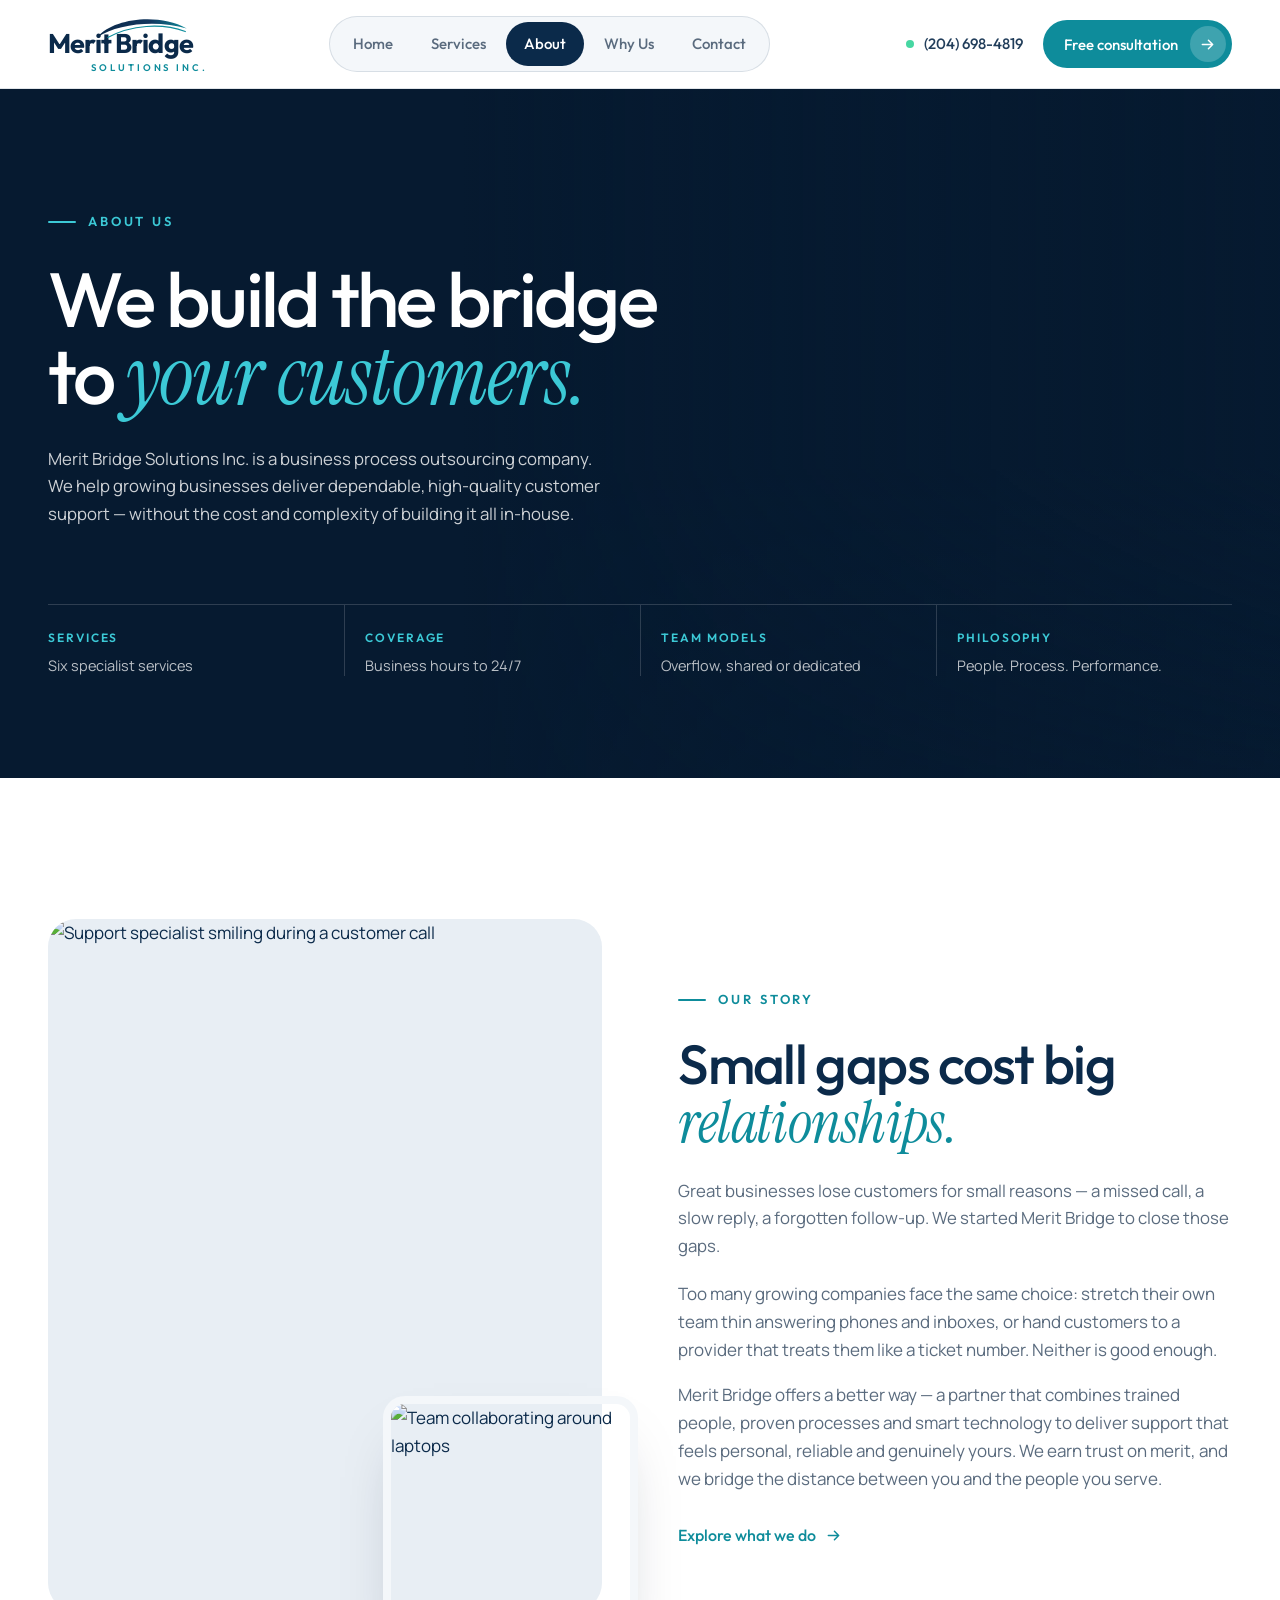
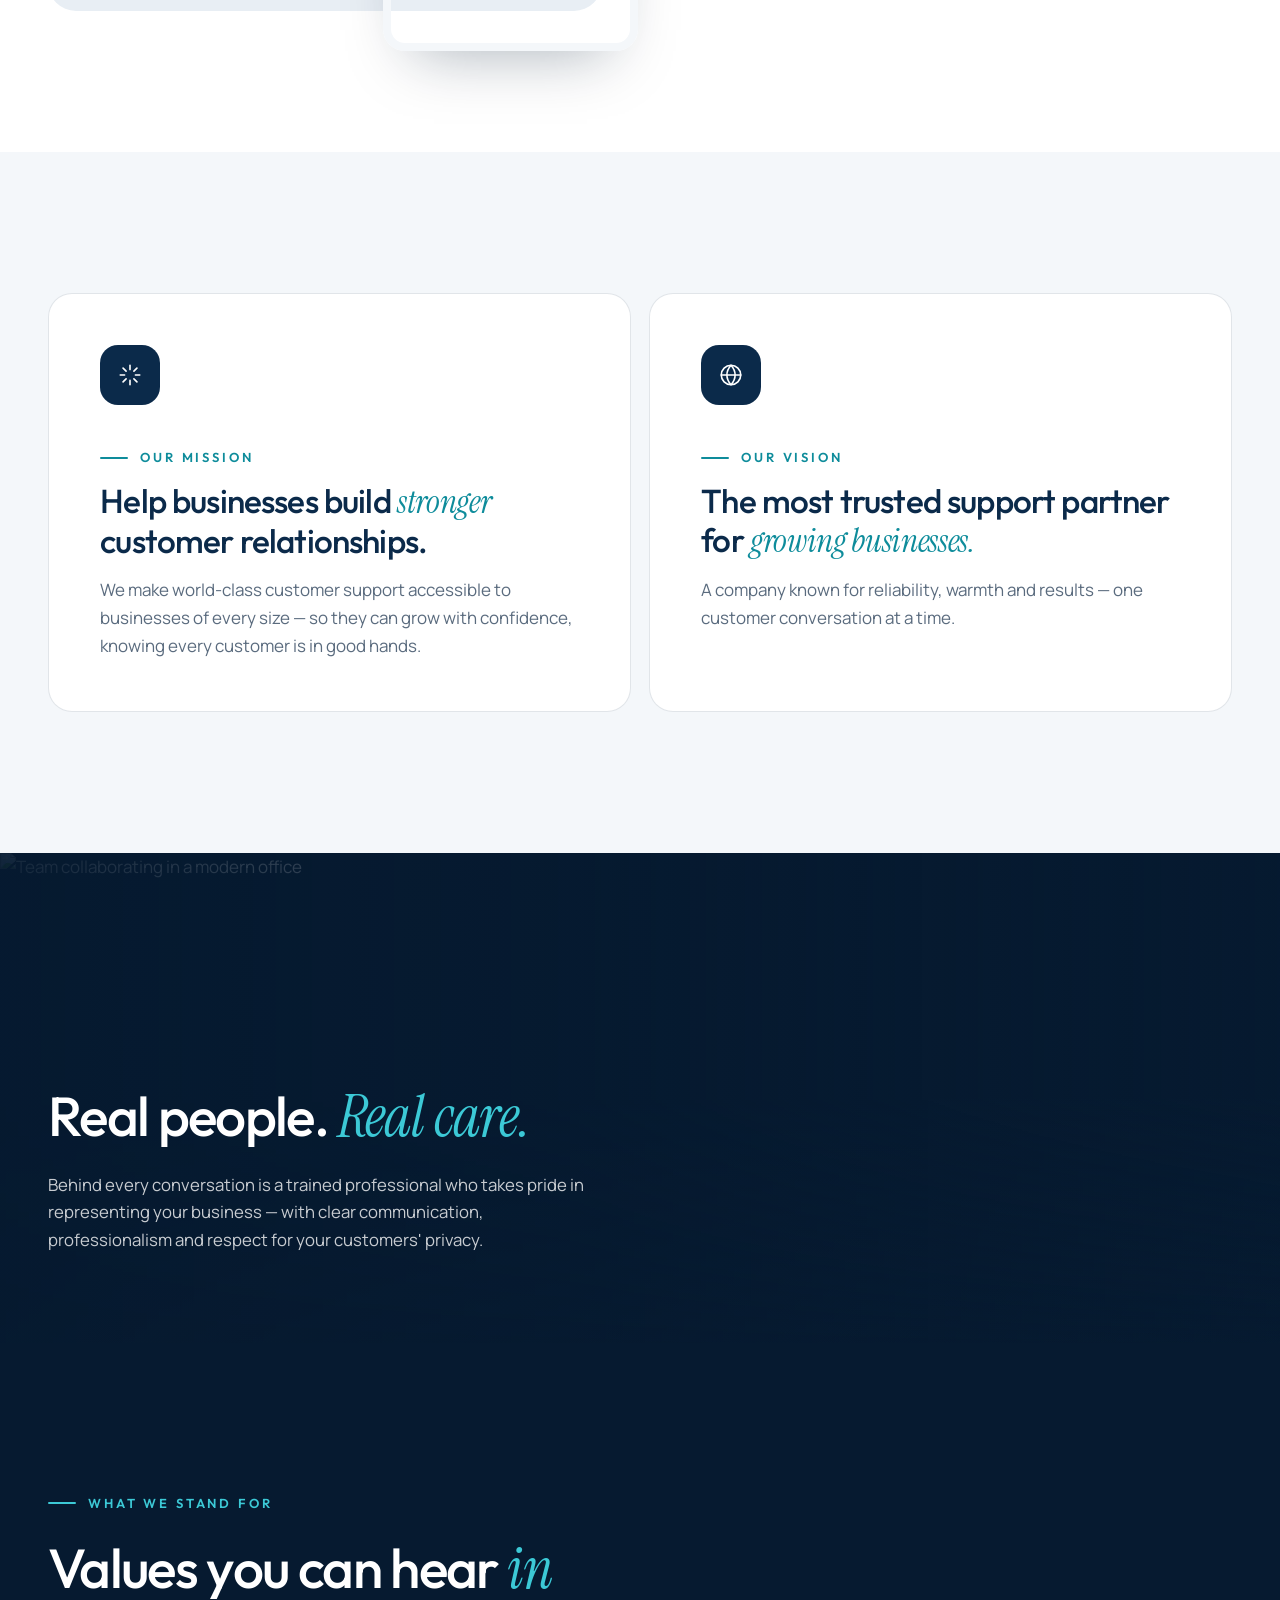
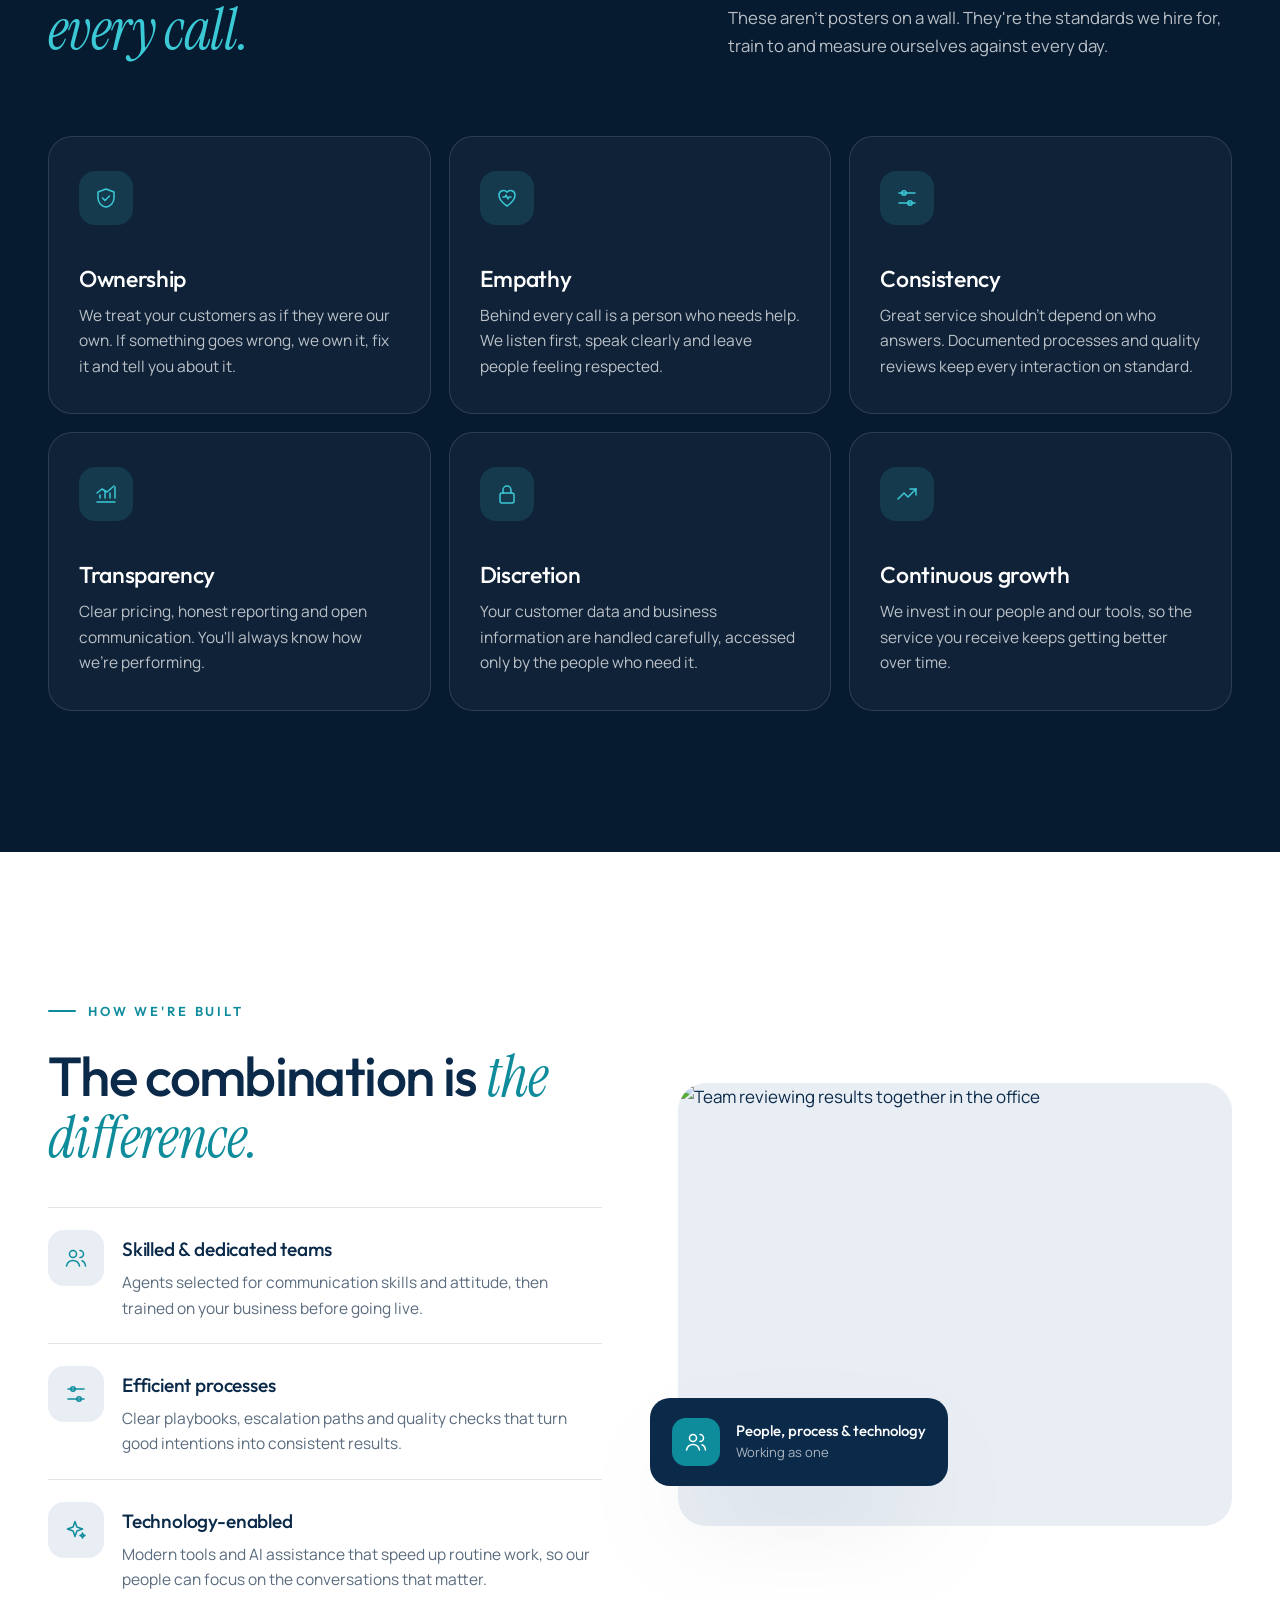
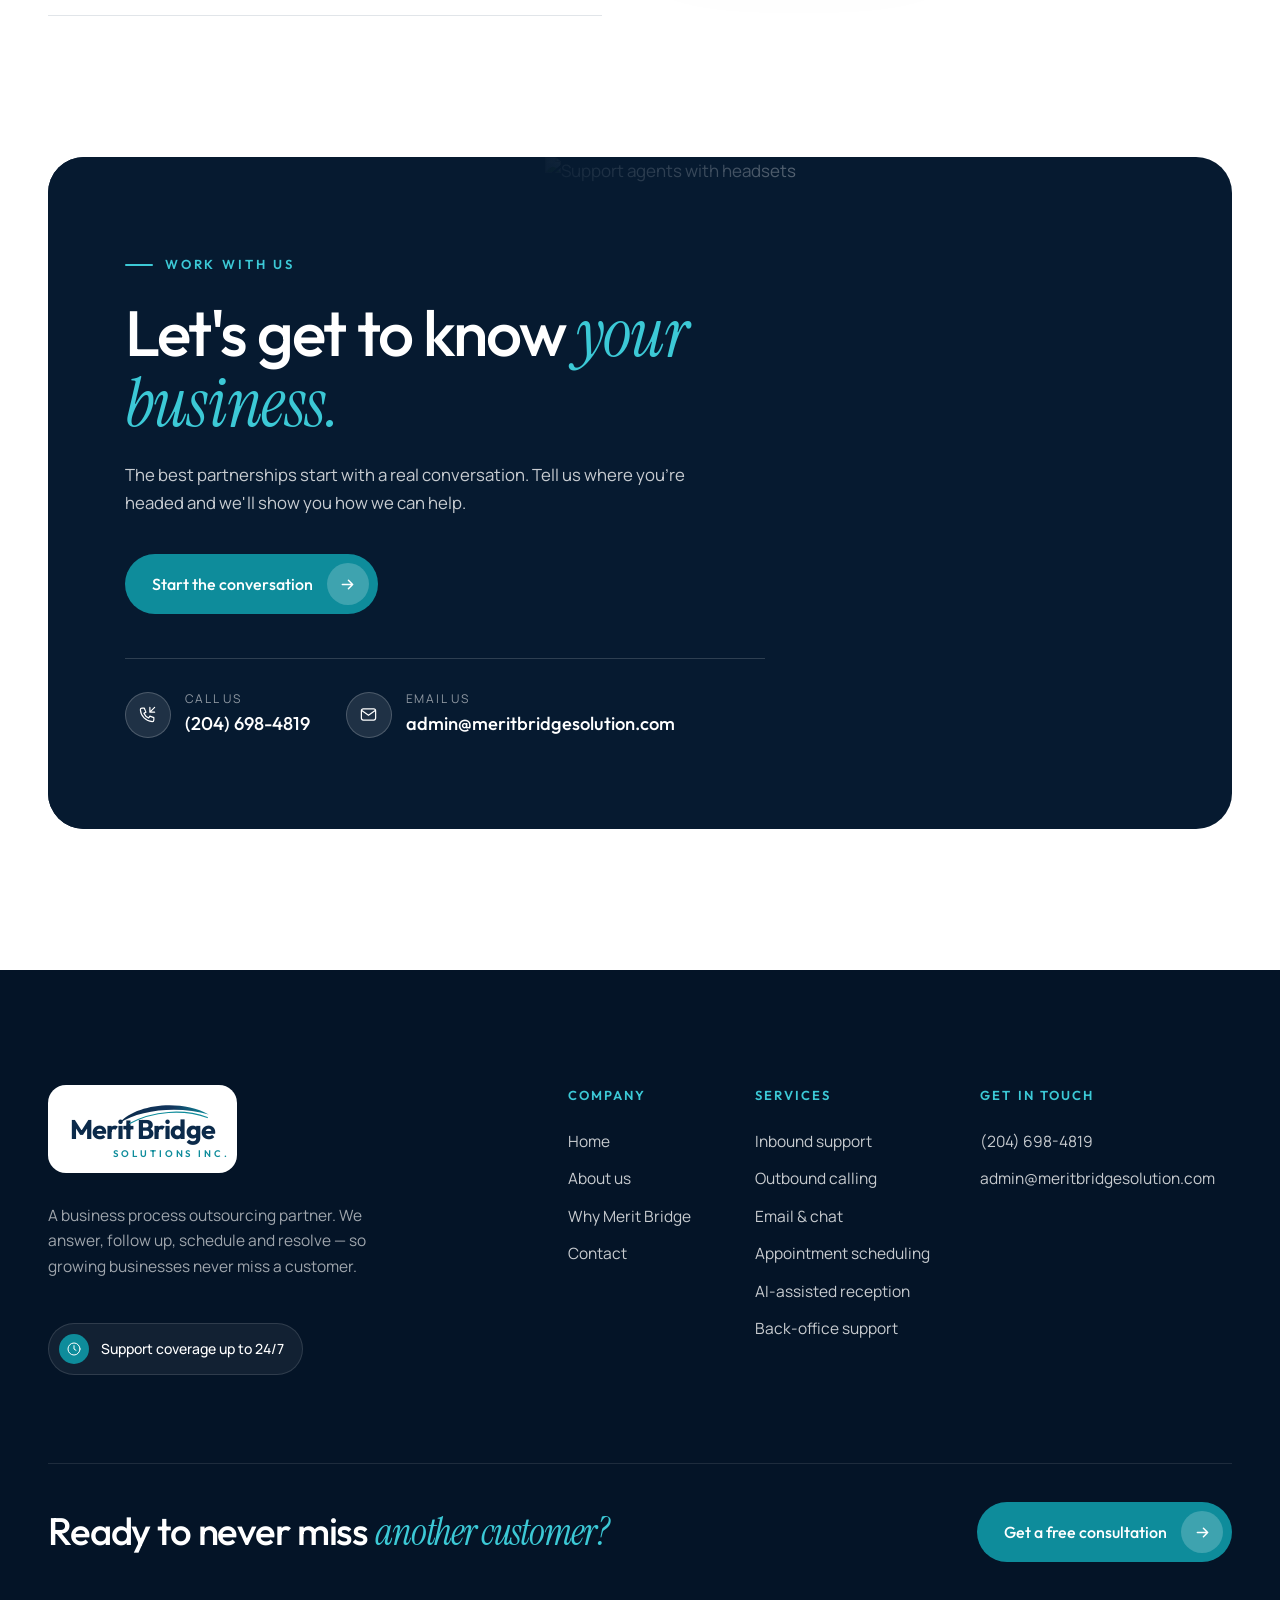
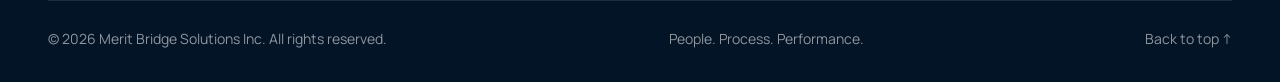
==== commit 5ae36281: "Apply client edits: brand logo colours, remove locations and days - Logo now uses the brand navy/tea" ====
--- a/about.html
+++ b/about.html
@@ -1,20 +1,20 @@
 <!doctype html>
-<html lang="en-CA">
+<html lang="en">
 <head>
 <meta charset="utf-8">
 <meta name="viewport" content="width=device-width, initial-scale=1">
 <title>About Us — Merit Bridge Solutions Inc.</title>
-<meta name="description" content="Merit Bridge Solutions is a Canadian-owned outsourcing partner built on three ideas: people, process and performance.">
+<meta name="description" content="Merit Bridge Solutions is an outsourcing partner built on three ideas: people, process and performance.">
 <meta name="theme-color" content="#061A30">
 <meta property="og:type" content="website">
 <meta property="og:site_name" content="Merit Bridge Solutions Inc.">
 <meta property="og:title" content="About Us — Merit Bridge Solutions Inc.">
-<meta property="og:description" content="Merit Bridge Solutions is a Canadian-owned outsourcing partner built on three ideas: people, process and performance.">
+<meta property="og:description" content="Merit Bridge Solutions is an outsourcing partner built on three ideas: people, process and performance.">
 <link rel="icon" href="assets/img/favicon.svg" type="image/svg+xml">
 <link rel="preconnect" href="https://fonts.googleapis.com">
 <link rel="preconnect" href="https://fonts.gstatic.com" crossorigin>
 <link rel="stylesheet" href="https://fonts.googleapis.com/css2?family=Outfit:wght@300..700&family=Manrope:wght@400..700&family=Instrument+Serif:ital@0;1&display=swap">
-<link rel="stylesheet" href="assets/css/styles.css?v=3">
+<link rel="stylesheet" href="assets/css/styles.css?v=5">
 <script>document.documentElement.classList.add("js")</script>
 </head>
 <body>
@@ -22,7 +22,7 @@
 <header class="site-header">
   <div class="container nav">
     <a href="index.html" class="brand" aria-label="Merit Bridge Solutions Inc. — Home">
-      <span class="logo" aria-hidden="true"><svg class="logo-arc" viewBox="0 0 200 50" preserveAspectRatio="none"><path class="crescent" d="M0 50C38 6 138-4 200 30C138 11 48 17 0 50Z"/><path class="swoosh" d="M24 50C76 22 144 17 197 37"/></svg><span class="logo-word">Merit Bridge</span><span class="logo-sub">Solutions Inc.</span></span>
+      <span class="logo" aria-hidden="true"><svg class="logo-arc" viewBox="0 0 200 50" preserveAspectRatio="none"><defs><linearGradient id="mbArcGrad" x1="0" y1="0" x2="1" y2="0"><stop offset="0" stop-color="#0B2A4A"/><stop offset=".6" stop-color="#12365E"/><stop offset="1" stop-color="#0E8C9B"/></linearGradient></defs><path class="crescent" d="M0 50C38 6 138-4 200 30C138 11 48 17 0 50Z"/><path class="swoosh" d="M24 50C76 22 144 17 197 37"/></svg><span class="logo-word">Merit Bridge</span><span class="logo-sub">Solutions Inc.</span></span>
     </a>
     <nav aria-label="Primary"><ul class="nav-links"><li><a href="index.html">Home</a></li><li><a href="services.html">Services</a></li><li><a href="about.html" aria-current="page">About</a></li><li><a href="why-us.html">Why Us</a></li><li><a href="contact.html">Contact</a></li></ul></nav>
     <div class="nav-right">
@@ -48,11 +48,11 @@
       <span class="line"><span>We build the bridge</span></span>
       <span class="line"><span>to <em>your customers.</em></span></span>
     </h1>
-    <p class="lead fade-in d2">Merit Bridge Solutions Inc. is a Canadian-owned business process outsourcing company. We help growing businesses deliver dependable, high-quality customer support — without the cost and complexity of building it all in-house.</p>
+    <p class="lead fade-in d2">Merit Bridge Solutions Inc. is a business process outsourcing company. We help growing businesses deliver dependable, high-quality customer support — without the cost and complexity of building it all in-house.</p>
     <div class="page-hero-meta fade-in d3">
-      <div><strong>Based in</strong>Manitoba, Canada</div>
-      <div><strong>Serving</strong>Canada &amp; the United States</div>
-      <div><strong>Ownership</strong>Canadian owned &amp; operated</div>
+      <div><strong>Services</strong>Six specialist services</div>
+      <div><strong>Coverage</strong>Business hours to 24/7</div>
+      <div><strong>Team models</strong>Overflow, shared or dedicated</div>
       <div><strong>Philosophy</strong>People. Process. Performance.</div>
     </div>
   </div>
@@ -87,19 +87,18 @@
     <div class="mission-card reveal" data-delay="1">
       <span class="mc-ico"><svg viewBox="0 0 24 24" fill="none" stroke="currentColor" stroke-width="1.5" stroke-linecap="round" stroke-linejoin="round" aria-hidden="true"><circle cx="12" cy="12" r="9"/><path d="M3 12h18M12 3c2.5 2.8 3.8 5.8 3.8 9s-1.3 6.2-3.8 9c-2.5-2.8-3.8-5.8-3.8-9S9.5 5.8 12 3z"/></svg></span>
       <span class="eyebrow">Our vision</span>
-      <h3>The most trusted support partner in <em class="em">North America.</em></h3>
-      <p>A Canadian company known across Canada and the U.S. for reliability, warmth and results — one customer conversation at a time.</p>
+      <h3>The most trusted support partner for <em class="em">growing businesses.</em></h3>
+      <p>A company known for reliability, warmth and results — one customer conversation at a time.</p>
     </div>
   </div>
 </section>
 
 <section class="band on-dark">
-  <div class="band-media"><img src="https://images.unsplash.com/photo-1666205421532-a6c78f65d271?auto=format&amp;fit=crop&amp;w=2200&amp;q=80" alt="Winnipeg skyline and the Esplanade Riel bridge at dusk" loading="lazy" decoding="async"></div>
-  <span class="band-caption"><svg viewBox="0 0 24 24" fill="none" stroke="currentColor" stroke-width="1.5" stroke-linecap="round" stroke-linejoin="round" aria-hidden="true"><path d="M12 21s-7-6.2-7-11.5A7 7 0 0 1 19 9.5C19 14.8 12 21 12 21z"/><circle cx="12" cy="9.5" r="2.5"/></svg> Winnipeg, Manitoba</span>
-  <div class="container">
-    <span class="eyebrow reveal">Canadian roots</span>
-    <h2 class="h2 reveal" data-delay="1" style="margin-top:24px">Proudly Canadian. <em>Built for North America.</em></h2>
-    <p class="lead reveal" data-delay="2">Being Canadian owned and operated means clear communication, aligned business hours and a partner who shares your expectations for professionalism and privacy.</p>
+  <div class="band-media"><img src="https://images.unsplash.com/photo-1556761175-b413da4baf72?auto=format&amp;fit=crop&amp;w=2200&amp;q=80" alt="Team collaborating in a modern office" loading="lazy" decoding="async"></div>
+  <div class="container">
+    <span class="eyebrow reveal">Our people</span>
+    <h2 class="h2 reveal" data-delay="1" style="margin-top:24px">Real people. <em>Real care.</em></h2>
+    <p class="lead reveal" data-delay="2">Behind every conversation is a trained professional who takes pride in representing your business — with clear communication, professionalism and respect for your customers' privacy.</p>
   </div>
 </section>
 
@@ -165,10 +164,10 @@
     <div class="footer-top">
       <div class="footer-brand">
         <a href="index.html" class="brand" aria-label="Merit Bridge Solutions Inc. — Home">
-          <span class="logo" aria-hidden="true"><svg class="logo-arc" viewBox="0 0 200 50" preserveAspectRatio="none"><path class="crescent" d="M0 50C38 6 138-4 200 30C138 11 48 17 0 50Z"/><path class="swoosh" d="M24 50C76 22 144 17 197 37"/></svg><span class="logo-word">Merit Bridge</span><span class="logo-sub">Solutions Inc.</span></span>
+          <span class="logo" aria-hidden="true"><svg class="logo-arc" viewBox="0 0 200 50" preserveAspectRatio="none"><defs><linearGradient id="mbArcGrad" x1="0" y1="0" x2="1" y2="0"><stop offset="0" stop-color="#0B2A4A"/><stop offset=".6" stop-color="#12365E"/><stop offset="1" stop-color="#0E8C9B"/></linearGradient></defs><path class="crescent" d="M0 50C38 6 138-4 200 30C138 11 48 17 0 50Z"/><path class="swoosh" d="M24 50C76 22 144 17 197 37"/></svg><span class="logo-word">Merit Bridge</span><span class="logo-sub">Solutions Inc.</span></span>
         </a>
-        <p>A Canadian business process outsourcing partner. We answer, follow up, schedule and resolve — so growing businesses in Canada and the United States never miss a customer.</p>
-        <span class="badge-ca"><span><svg viewBox="-2015 -2000 4030 4030" aria-hidden="true"><path fill="currentColor" d="m-90 2030 45-863a95 95 0 0 0-111-98l-859 151 116-320a65 65 0 0 0-20-73l-941-762 212-99a65 65 0 0 0 34-79l-186-572 542 115a65 65 0 0 0 73-38l105-247 423 454a65 65 0 0 0 111-57l-204-1052 327 189a65 65 0 0 0 91-27l332-652 332 652a65 65 0 0 0 91 27l327-189-204 1052a65 65 0 0 0 111 57l423-454 105 247a65 65 0 0 0 73 38l542-115-186 572a65 65 0 0 0 34 79l212 99-941 762a65 65 0 0 0-20 73l116 320-859-151a95 95 0 0 0-111 98l45 863z"/></svg></span> Proudly Canadian owned &amp; operated</span>
+        <p>A business process outsourcing partner. We answer, follow up, schedule and resolve — so growing businesses never miss a customer.</p>
+        <span class="badge-ca"><span><svg viewBox="0 0 24 24" fill="none" stroke="currentColor" stroke-width="1.5" stroke-linecap="round" stroke-linejoin="round" aria-hidden="true"><circle cx="12" cy="12" r="9"/><path d="M12 7v5l3 2"/></svg></span> Support coverage up to 24/7</span>
       </div>
       <div class="footer-cols">
         <div>
@@ -196,8 +195,6 @@
           <ul class="contact-list">
             <li><a href="tel:+12046984819">(204) 698-4819</a></li>
             <li><a href="mailto:admin@meritbridgesolution.com">admin@meritbridgesolution.com</a></li>
-            <li><span class="muted">Manitoba, Canada</span></li>
-            <li><span class="muted">Serving Canada &amp; the U.S.</span></li>
           </ul>
         </div>
       </div>
@@ -213,6 +210,6 @@
     </div>
   </div>
 </footer>
-<script src="assets/js/main.js?v=3" defer></script>
+<script src="assets/js/main.js?v=5" defer></script>
 </body>
 </html>
--- a/assets/css/styles.css
+++ b/assets/css/styles.css
@@ -149,37 +149,31 @@
 /* ---------- Logo (recreated from brand mark) ---------- */
 .logo { position: relative; display: inline-flex; flex-direction: column; align-items: flex-start; padding-top: 15px; line-height: 1; color: var(--logo-ink, var(--navy)); }
 .logo-arc { position: absolute; top: 0; left: 34%; width: 62%; height: auto; overflow: visible; }
-.logo-arc .crescent { fill: currentColor; }
-.logo-arc .swoosh { fill: none; stroke: var(--logo-accent, var(--teal)); stroke-width: 2.2; stroke-linecap: round; }
-.logo-word { font-family: var(--display); font-weight: 600; font-size: 27px; letter-spacing: -.035em; white-space: nowrap; }
-.logo-sub { font-family: var(--display); font-weight: 500; font-size: 9.6px; letter-spacing: .3em; text-transform: uppercase; margin-top: 5px; padding-left: 30%; position: relative; white-space: nowrap; }
-.logo-sub::after { content: ""; position: absolute; left: 30%; right: .34em; bottom: -6px; height: 1.5px; background: var(--logo-accent, var(--teal)); border-radius: 2px; }
+.logo-arc .crescent { fill: url(#mbArcGrad); }
+.logo-arc .swoosh { fill: none; stroke: var(--teal); stroke-width: 2.4; stroke-linecap: round; }
+.logo-word { font-family: var(--display); font-weight: 700; font-size: 27px; letter-spacing: -.035em; white-space: nowrap; }
+.logo-sub { font-family: var(--display); font-weight: 600; font-size: 9.6px; letter-spacing: .3em; text-transform: uppercase; color: var(--teal); margin-top: 6px; padding-left: 30%; position: relative; white-space: nowrap; }
 .logo--lg .logo-word { font-size: 40px; }
 .logo--lg .logo-sub { font-size: 13px; }
 
 /* ---------- Header ---------- */
 .site-header {
   position: fixed; inset: 0 0 auto; z-index: 60;
-  --logo-ink: #fff; --logo-accent: var(--cyan); color: #fff;
-  border-bottom: 1px solid transparent;
+  --logo-ink: var(--navy); color: var(--navy);
+  background: #fff;
+  border-bottom: 1px solid var(--line);
   transition: background .45s var(--ease), color .45s, border-color .45s;
 }
 .site-header.is-scrolled {
-  background: rgba(255, 255, 255, .96);
-  border-bottom-color: var(--line);
-  color: var(--navy); --logo-ink: var(--navy); --logo-accent: var(--teal);
+  box-shadow: 0 10px 30px -20px rgba(6,26,48,.35);
 }
 .nav { display: flex; align-items: center; justify-content: space-between; gap: 24px; height: var(--header-h); transition: height .45s var(--ease); }
 .is-scrolled .nav { height: 74px; }
 
-.nav-links { display: flex; gap: 2px; list-style: none; margin: 0; padding: 5px; border-radius: 999px; border: 1px solid rgba(255,255,255,.18); background: rgba(255,255,255,.06); -webkit-backdrop-filter: blur(10px); backdrop-filter: blur(10px); transition: border-color .45s, background .45s; }
-.nav-links a { display: block; padding: 10px 18px; border-radius: 999px; font-family: var(--display); font-size: 15px; font-weight: 500; color: rgba(255,255,255,.78); transition: color .3s, background .3s; }
-.nav-links a:hover { color: #fff; background: rgba(255,255,255,.08); }
-.nav-links a[aria-current="page"] { background: #fff; color: var(--navy); }
-.is-scrolled .nav-links { border-color: var(--line); background: var(--bg); }
-.is-scrolled .nav-links a { color: var(--muted); }
-.is-scrolled .nav-links a:hover { color: var(--navy); background: rgba(11,42,74,.05); }
-.is-scrolled .nav-links a[aria-current="page"] { background: var(--navy); color: #fff; }
+.nav-links { display: flex; gap: 2px; list-style: none; margin: 0; padding: 5px; border-radius: 999px; border: 1px solid var(--line); background: var(--bg); }
+.nav-links a { display: block; padding: 10px 18px; border-radius: 999px; font-family: var(--display); font-size: 15px; font-weight: 500; color: var(--muted); transition: color .3s, background .3s; }
+.nav-links a:hover { color: var(--navy); background: rgba(11,42,74,.05); }
+.nav-links a[aria-current="page"] { background: var(--navy); color: #fff; }
 
 .nav-right { display: flex; align-items: center; gap: 20px; }
 .nav-phone { display: inline-flex; align-items: center; gap: 10px; font-family: var(--display); font-weight: 500; font-size: 15px; opacity: .9; transition: opacity .3s; }
@@ -188,8 +182,7 @@
 @keyframes pulse { 0% { box-shadow: 0 0 0 0 rgba(52,211,153,.55); } 70% { box-shadow: 0 0 0 9px rgba(52,211,153,0); } 100% { box-shadow: 0 0 0 0 rgba(52,211,153,0); } }
 .site-header .btn--sm { --bg: var(--teal); --dot: rgba(255,255,255,.2); }
 
-.menu-toggle { display: none; width: 50px; height: 50px; border-radius: 50%; border: 1px solid rgba(255,255,255,.3); background: rgba(255,255,255,.06); cursor: pointer; position: relative; color: inherit; }
-.is-scrolled .menu-toggle { border-color: var(--line-strong); background: transparent; }
+.menu-toggle { display: none; width: 50px; height: 50px; border-radius: 50%; border: 1px solid var(--line-strong); background: transparent; cursor: pointer; position: relative; color: inherit; }
 .menu-toggle span { position: absolute; left: 15px; right: 15px; height: 1.6px; background: currentColor; transition: transform .5s var(--ease), top .5s var(--ease); }
 .menu-toggle span:nth-child(1) { top: 20px; }
 .menu-toggle span:nth-child(2) { top: 28px; }
@@ -211,7 +204,6 @@
 .mobile-menu li a[aria-current="page"] { color: var(--cyan); }
 .mobile-menu-foot { display: grid; gap: 6px; font-size: 15px; color: rgba(255,255,255,.7); }
 .menu-open { overflow: hidden; }
-.menu-open .site-header { color: #fff; background: transparent; border-color: transparent; -webkit-backdrop-filter: none; backdrop-filter: none; --logo-ink: #fff; --logo-accent: var(--cyan); }
 
 @media (max-width: 1180px) { .nav-phone { display: none; } }
 @media (max-width: 1000px) { .nav-links, .nav-right .btn { display: none; } .menu-toggle { display: block; } }
@@ -271,7 +263,6 @@
 .hero-trust strong { display: block; color: #fff; font-family: var(--display); font-weight: 500; font-size: 16px; }
 .hero-trust .ico { width: 46px; height: 46px; border-radius: 50%; border: 1px solid rgba(255,255,255,.25); display: grid; place-items: center; flex: none; color: var(--cyan); }
 .hero-trust .ico svg { width: 20px; height: 20px; }
-.hero-trust .ico.maple { color: #E2483D; background: rgba(255,255,255,.95); border-color: transparent; }
 
 /* ---------- Marquee ---------- */
 .marquee { background: var(--teal); color: #fff; padding: 22px 0; overflow: hidden; }
@@ -341,7 +332,7 @@
 .step h3 { margin-top: auto; padding-top: 48px; }
 .step p { margin-top: 12px; color: var(--muted); font-size: 15.5px; }
 
-/* ---------- Photo band (Canada) ---------- */
+/* ---------- Photo band ---------- */
 .band { position: relative; overflow: hidden; color: #fff; background: var(--navy-900); padding: clamp(110px, 14vw, 200px) 0 clamp(64px, 7vw, 96px); }
 .band-media { position: absolute; inset: 0; }
 .band-media img { width: 100%; height: 100%; object-fit: cover; }
@@ -501,9 +492,7 @@
 .reason-ico { width: 56px; height: 56px; border-radius: 16px; background: var(--bg-2); color: var(--teal); display: grid; place-items: center; margin-bottom: 18px; transition: background .4s, color .4s; }
 .reason:hover .reason-ico { background: var(--teal); color: #fff; }
 .reason-ico svg { width: 25px; height: 25px; }
-.reason-ico.maple { color: #E2483D; }
-.reason:hover .reason-ico.maple { background: #E2483D; color: #fff; }
-.reason p { color: var(--muted); font-size: 15.5px; margin: 0; }
+.reason:hover .reason p { color: var(--muted); font-size: 15.5px; margin: 0; }
 
 .compare-scroll { overflow-x: auto; border-radius: var(--radius); border: 1px solid rgba(255,255,255,.14); }
 .compare { width: 100%; border-collapse: collapse; font-size: 15.5px; min-width: 760px; }
@@ -587,18 +576,20 @@
 .next-step p { color: var(--muted); font-size: 15.5px; }
 
 /* ---------- Footer ---------- */
-.site-footer { background: var(--navy-950); color: #fff; padding-top: clamp(72px, 9vw, 120px); --logo-ink: #fff; --logo-accent: var(--cyan); }
+.site-footer { background: var(--navy-950); color: #fff; padding-top: clamp(72px, 9vw, 120px); }
+.footer-brand .brand { display: inline-flex; background: #fff; padding: 16px 22px 14px; border-radius: 18px; --logo-ink: var(--navy); }
 .footer-top { display: grid; grid-template-columns: minmax(0, 1fr) minmax(0, 1.5fr); gap: clamp(40px, 6vw, 96px); padding-bottom: clamp(56px, 7vw, 88px); }
 .footer-brand p { color: rgba(255,255,255,.62); max-width: 38ch; margin-top: 30px; font-size: 15.5px; }
 .badge-ca { display: inline-flex; align-items: center; gap: 12px; margin-top: 28px; padding: 10px 18px 10px 10px; border-radius: 999px; background: rgba(255,255,255,.06); border: 1px solid rgba(255,255,255,.12); font-size: 14px; font-weight: 500; }
-.badge-ca span { width: 30px; height: 30px; border-radius: 50%; background: #fff; display: grid; place-items: center; }
-.badge-ca svg { width: 16px; height: 16px; color: #E2483D; }
-.footer-cols { display: grid; grid-template-columns: repeat(3, 1fr); gap: 32px; }
+.badge-ca span { width: 30px; height: 30px; border-radius: 50%; background: var(--teal); display: grid; place-items: center; }
+.badge-ca svg { width: 16px; height: 16px; color: #fff; }
+.footer-cols { display: grid; grid-template-columns: .8fr 1fr 1.3fr; gap: 32px; }
 .footer-cols h4 { font-family: var(--display); font-weight: 600; font-size: 13px; letter-spacing: .16em; text-transform: uppercase; color: var(--cyan); margin: 0 0 22px; }
 .footer-cols ul { list-style: none; margin: 0; padding: 0; display: grid; gap: 12px; font-size: 15.5px; color: rgba(255,255,255,.78); }
 .footer-cols a { transition: color .3s; }
 .footer-cols a:hover { color: #fff; }
-.footer-cols .contact-list a { overflow-wrap: anywhere; }
+.footer-cols .contact-list a { white-space: nowrap; }
+@media (max-width: 380px) { .footer-cols .contact-list a { white-space: normal; overflow-wrap: anywhere; } }
 .footer-cta { display: flex; flex-wrap: wrap; justify-content: space-between; align-items: center; gap: 24px; padding: 36px 0; border-top: 1px solid rgba(255,255,255,.1); }
 .footer-cta h3 { font-family: var(--display); font-weight: 500; font-size: clamp(1.6rem, 3vw, 2.4rem); letter-spacing: -.03em; margin: 0; }
 .footer-cta h3 em { font-family: var(--serif); font-style: italic; font-weight: 400; color: var(--cyan); }
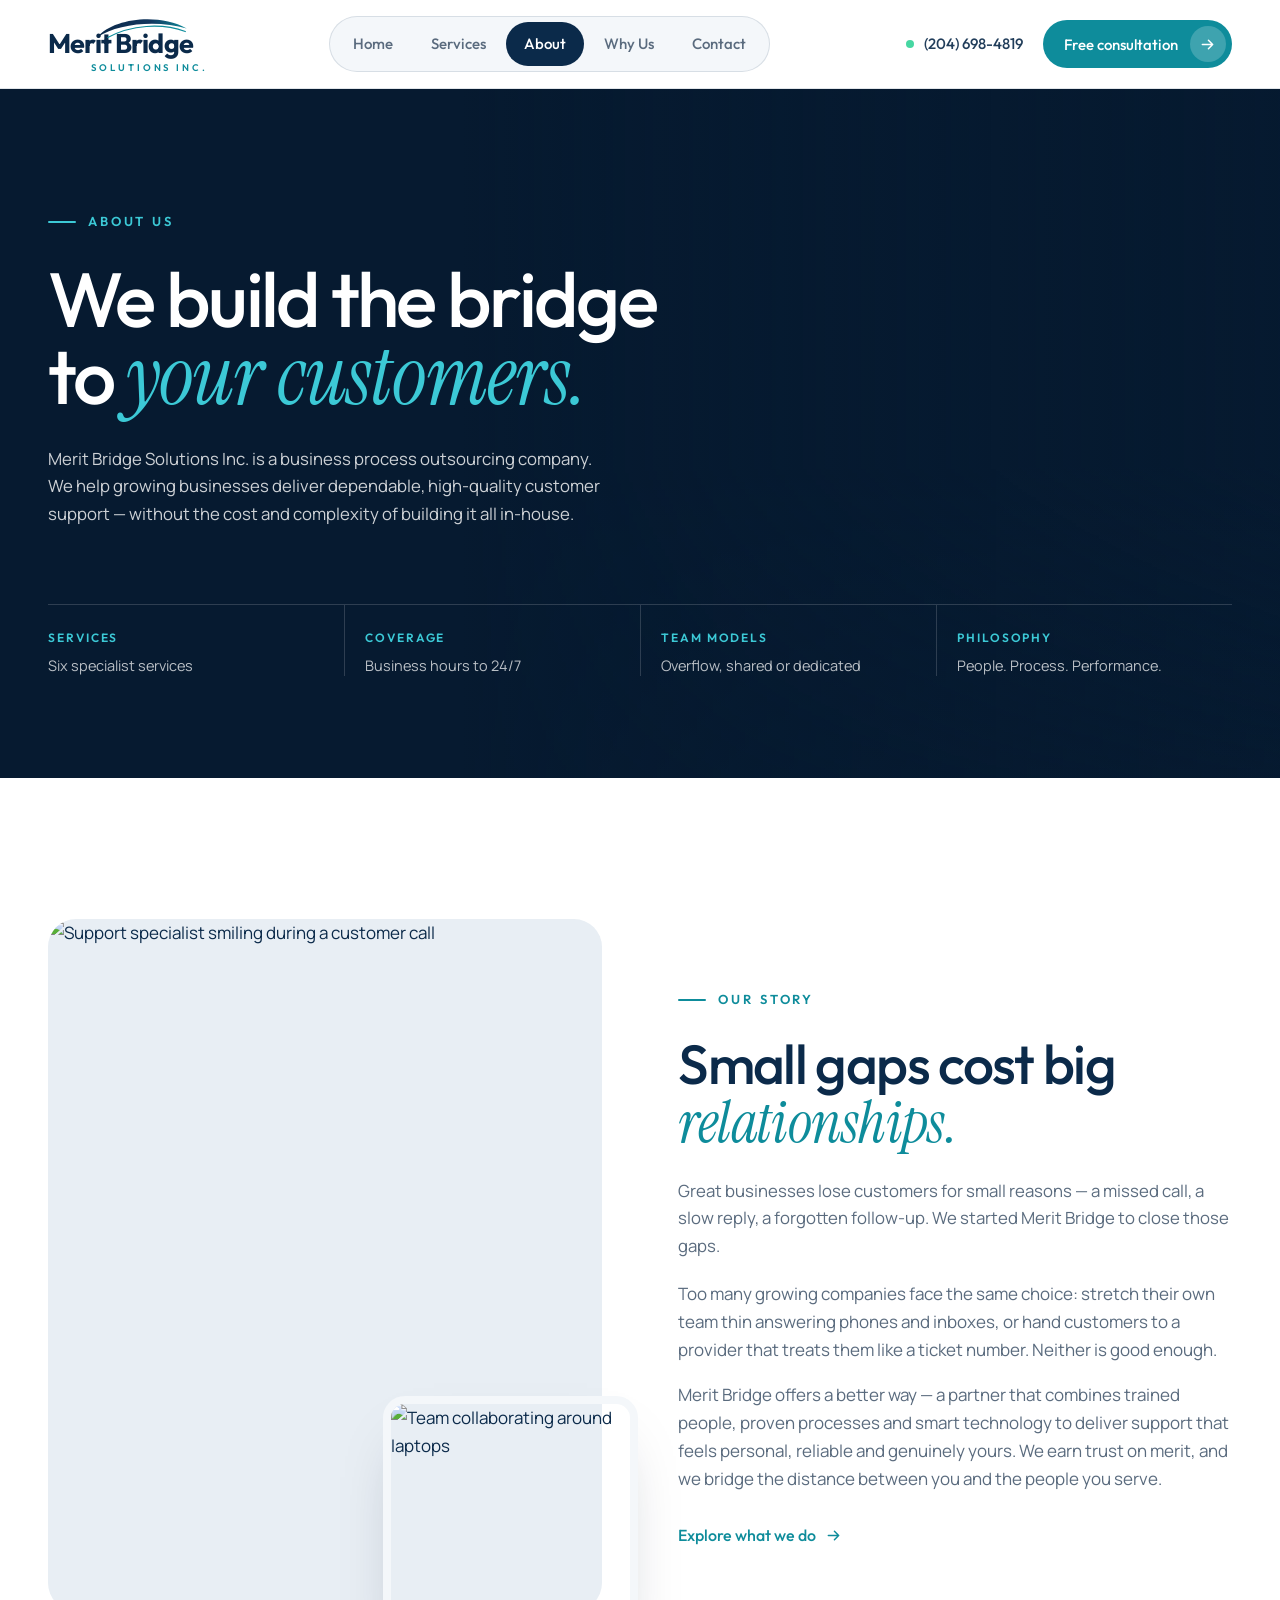
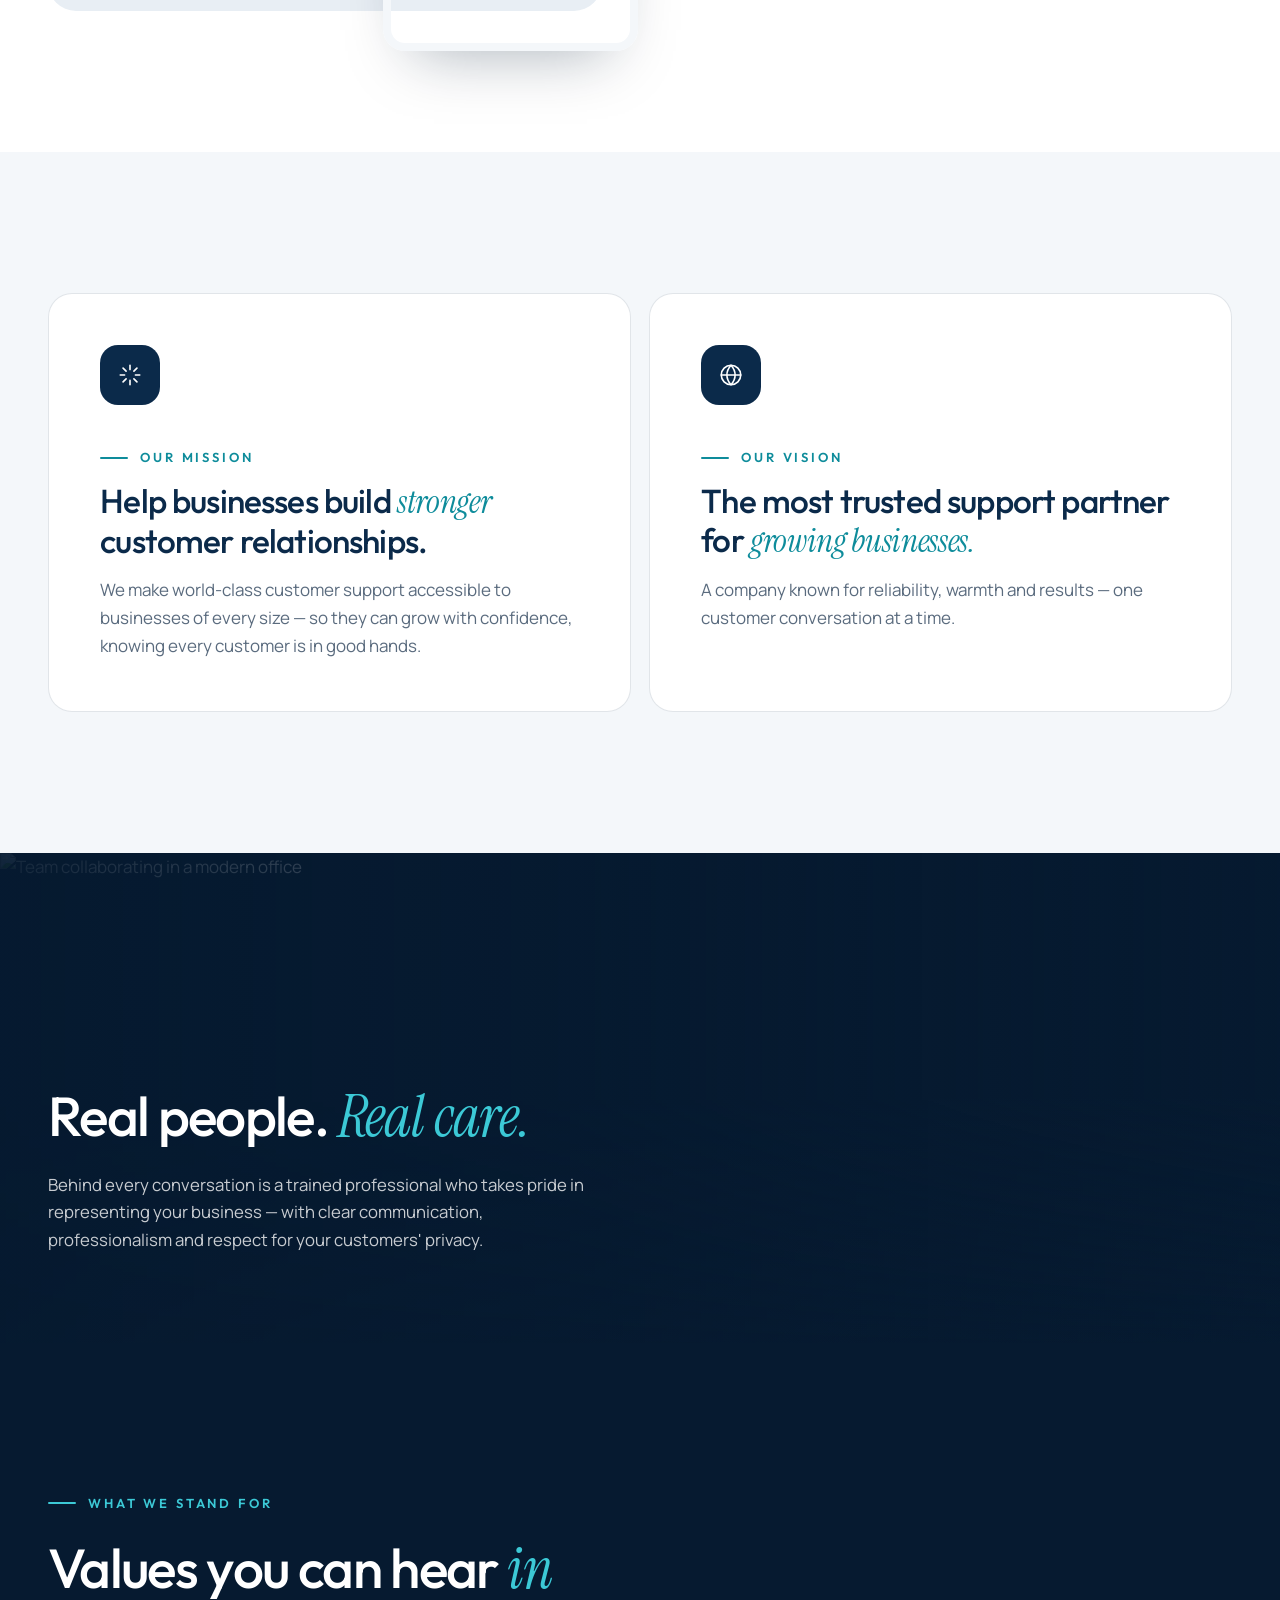
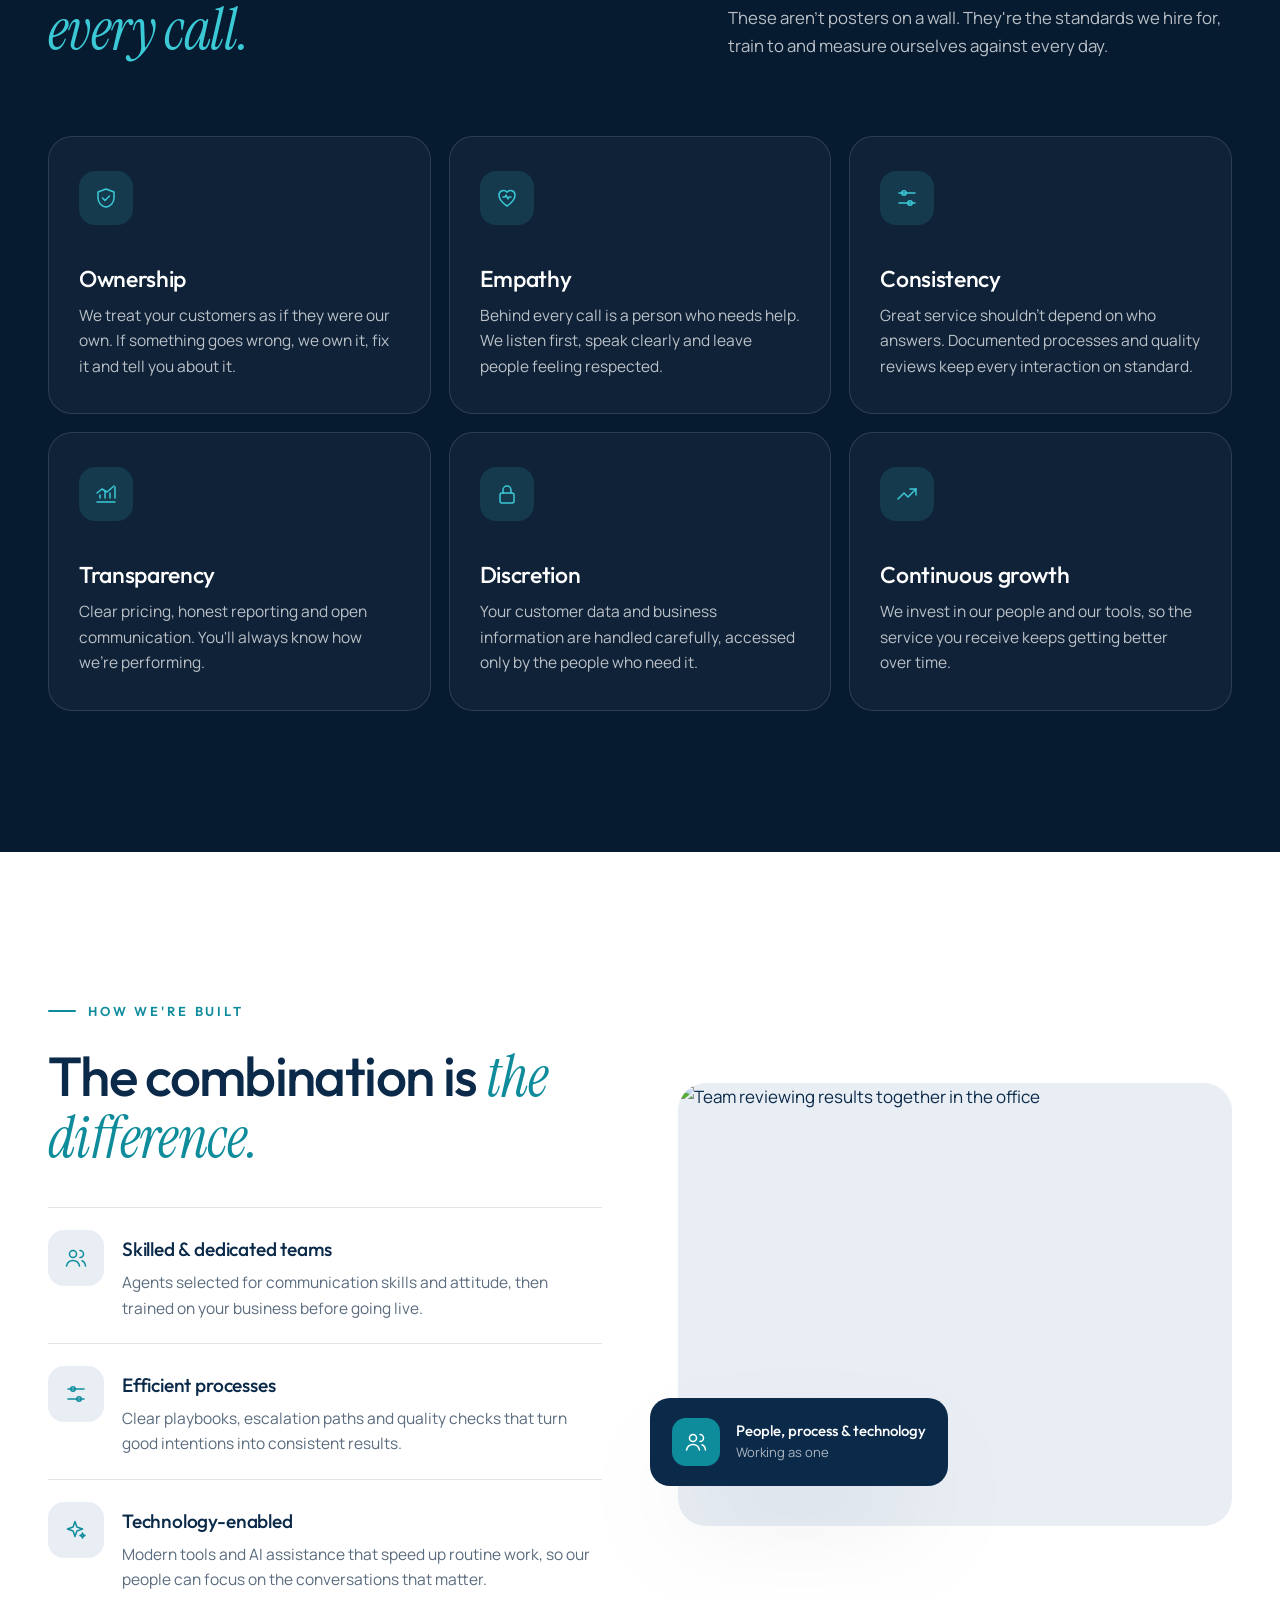
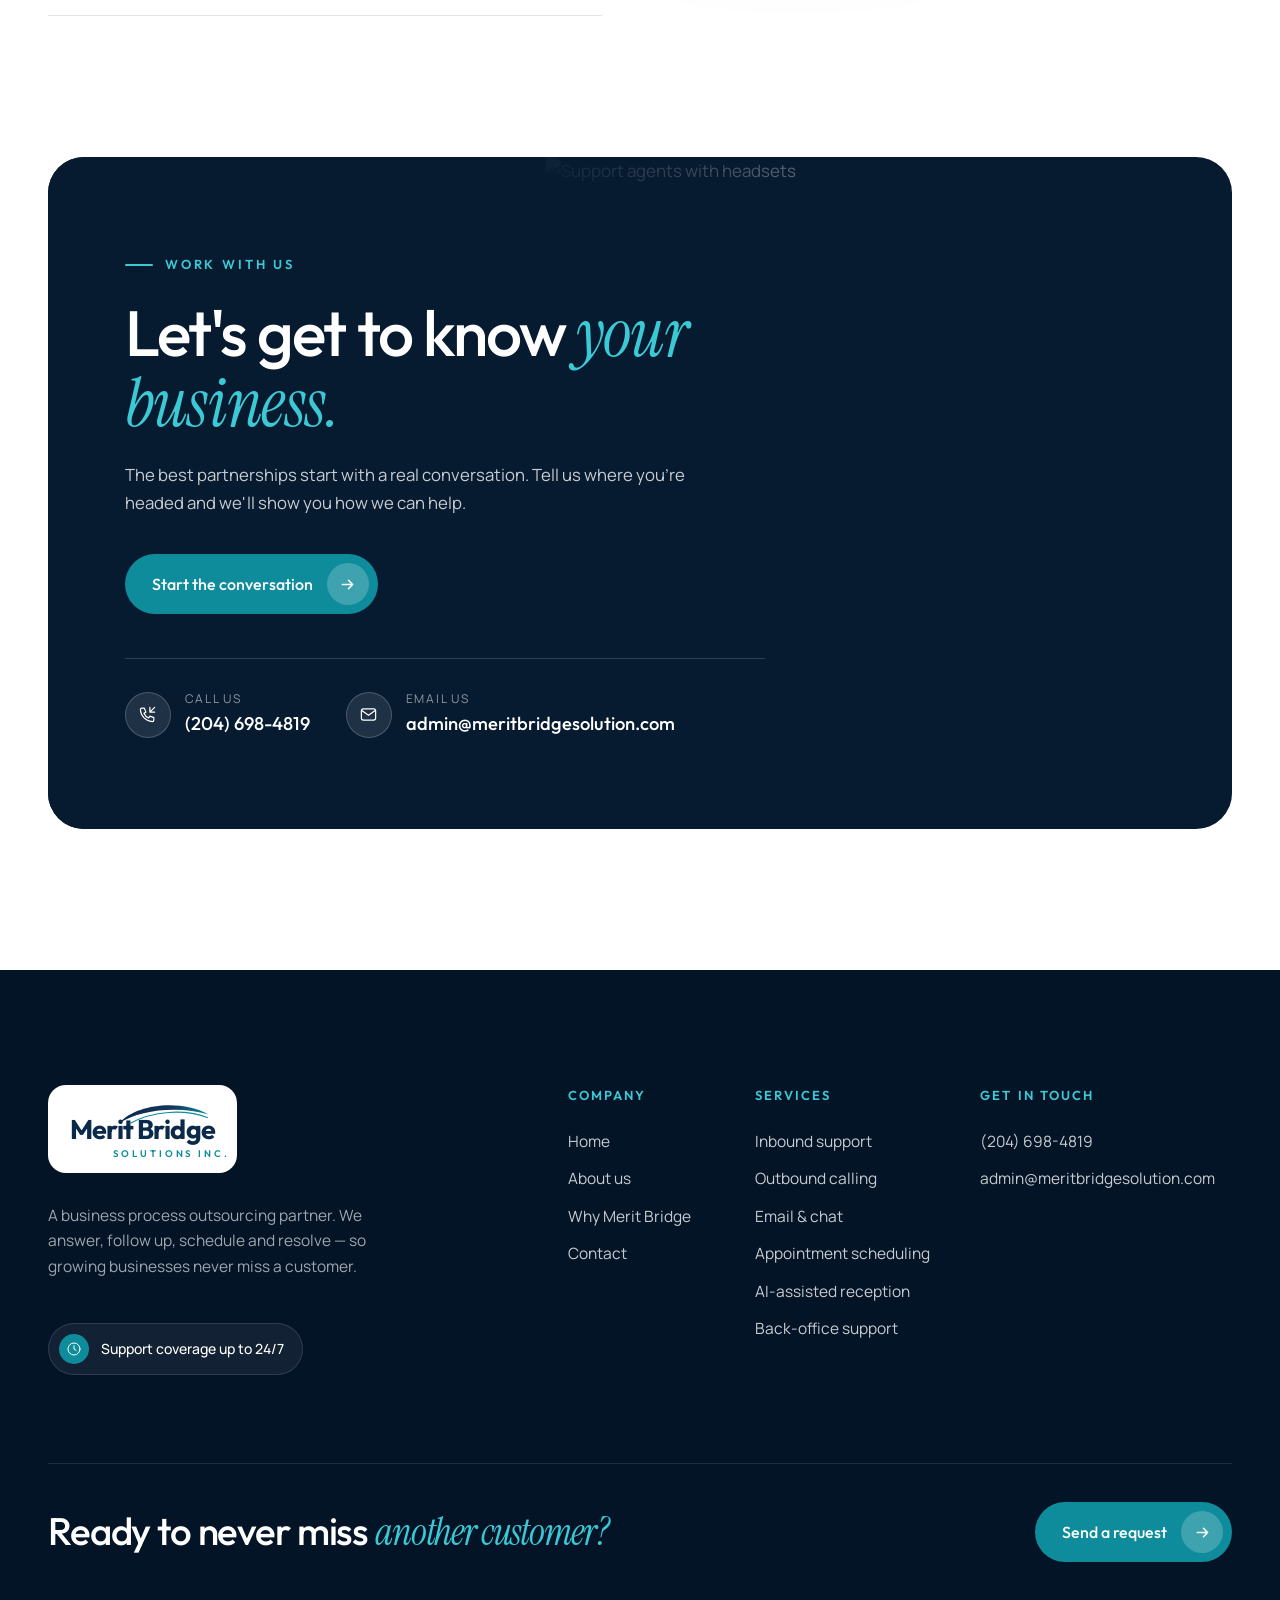
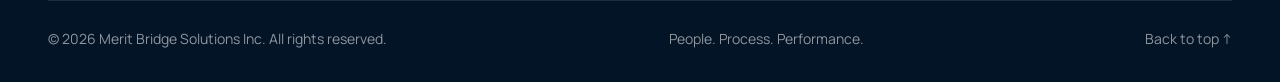
==== commit f76f228a: "Email requests via FormSubmit, add mobile CTAs, add vector logo PDF - Contact form sends straight to" ====
--- a/about.html
+++ b/about.html
@@ -14,7 +14,7 @@
 <link rel="preconnect" href="https://fonts.googleapis.com">
 <link rel="preconnect" href="https://fonts.gstatic.com" crossorigin>
 <link rel="stylesheet" href="https://fonts.googleapis.com/css2?family=Outfit:wght@300..700&family=Manrope:wght@400..700&family=Instrument+Serif:ital@0;1&display=swap">
-<link rel="stylesheet" href="assets/css/styles.css?v=5">
+<link rel="stylesheet" href="assets/css/styles.css?v=7">
 <script>document.documentElement.classList.add("js")</script>
 </head>
 <body>
@@ -27,13 +27,15 @@
     <nav aria-label="Primary"><ul class="nav-links"><li><a href="index.html">Home</a></li><li><a href="services.html">Services</a></li><li><a href="about.html" aria-current="page">About</a></li><li><a href="why-us.html">Why Us</a></li><li><a href="contact.html">Contact</a></li></ul></nav>
     <div class="nav-right">
       <a class="nav-phone" href="tel:+12046984819"><span class="pulse"></span>(204) 698-4819</a>
-      <a class="btn btn--sm" href="contact.html">Free consultation <span class="arrow"><svg viewBox="0 0 16 16" fill="none" stroke="currentColor" stroke-width="1.6" stroke-linecap="round" stroke-linejoin="round" aria-hidden="true"><path d="M2.5 8h11M9 3.5 13.5 8 9 12.5"/></svg></span></a>
+      <a class="btn btn--sm nav-cta" href="contact.html#request">Free consultation <span class="arrow"><svg viewBox="0 0 16 16" fill="none" stroke="currentColor" stroke-width="1.6" stroke-linecap="round" stroke-linejoin="round" aria-hidden="true"><path d="M2.5 8h11M9 3.5 13.5 8 9 12.5"/></svg></span></a>
+      <a class="nav-cta-mobile" href="contact.html#request">Send request</a>
       <button class="menu-toggle" type="button" aria-expanded="false" aria-controls="mobile-menu" aria-label="Open menu"><span></span><span></span></button>
     </div>
   </div>
 </header>
 <div class="mobile-menu" id="mobile-menu" aria-hidden="true">
   <nav aria-label="Mobile"><ul><li><a href="index.html">Home<small>01</small></a></li><li><a href="services.html">Services<small>02</small></a></li><li><a href="about.html" aria-current="page">About<small>03</small></a></li><li><a href="why-us.html">Why Us<small>04</small></a></li><li><a href="contact.html">Contact<small>05</small></a></li></ul></nav>
+  <a class="btn btn--teal mobile-menu-cta" href="contact.html#request">Send a request <span class="arrow"><svg viewBox="0 0 16 16" fill="none" stroke="currentColor" stroke-width="1.6" stroke-linecap="round" stroke-linejoin="round" aria-hidden="true"><path d="M2.5 8h11M9 3.5 13.5 8 9 12.5"/></svg></span></a>
   <div class="mobile-menu-foot">
     <a href="tel:+12046984819">(204) 698-4819</a>
     <a href="mailto:admin@meritbridgesolution.com">admin@meritbridgesolution.com</a>
@@ -148,7 +150,7 @@
         <span class="eyebrow">Work with us</span>
         <h2 class="h2">Let's get to know <em>your business.</em></h2>
         <p class="lead">The best partnerships start with a real conversation. Tell us where you're headed and we'll show you how we can help.</p>
-        <div class="cta-actions"><a class="btn btn--teal" href="contact.html">Start the conversation <span class="arrow"><svg viewBox="0 0 16 16" fill="none" stroke="currentColor" stroke-width="1.6" stroke-linecap="round" stroke-linejoin="round" aria-hidden="true"><path d="M2.5 8h11M9 3.5 13.5 8 9 12.5"/></svg></span></a></div>
+        <div class="cta-actions"><a class="btn btn--teal" href="contact.html#request">Start the conversation <span class="arrow"><svg viewBox="0 0 16 16" fill="none" stroke="currentColor" stroke-width="1.6" stroke-linecap="round" stroke-linejoin="round" aria-hidden="true"><path d="M2.5 8h11M9 3.5 13.5 8 9 12.5"/></svg></span></a></div>
         <div class="cta-contact">
           <a href="tel:+12046984819"><span class="ci"><svg viewBox="0 0 24 24" fill="none" stroke="currentColor" stroke-width="1.5" stroke-linecap="round" stroke-linejoin="round" aria-hidden="true"><path d="M5 4h3l2 5-2.5 1.5a11 11 0 0 0 6 6L15 14l5 2v3a2 2 0 0 1-2 2A16 16 0 0 1 3 6a2 2 0 0 1 2-2"/><path class="acc" d="M15 3v6h6M21 3l-6 6"/></svg></span><span><small>Call us</small><b>(204) 698-4819</b></span></a>
           <a href="mailto:admin@meritbridgesolution.com"><span class="ci"><svg viewBox="0 0 24 24" fill="none" stroke="currentColor" stroke-width="1.5" stroke-linecap="round" stroke-linejoin="round" aria-hidden="true"><rect x="3" y="5" width="18" height="14" rx="2.5"/><path d="m3.5 7 8.5 6 8.5-6"/></svg></span><span><small>Email us</small><b>admin@meritbridgesolution.com</b></span></a>
@@ -201,7 +203,7 @@
     </div>
     <div class="footer-cta">
       <h3>Ready to never miss <em>another customer?</em></h3>
-      <a class="btn btn--teal" href="contact.html">Get a free consultation <span class="arrow"><svg viewBox="0 0 16 16" fill="none" stroke="currentColor" stroke-width="1.6" stroke-linecap="round" stroke-linejoin="round" aria-hidden="true"><path d="M2.5 8h11M9 3.5 13.5 8 9 12.5"/></svg></span></a>
+      <a class="btn btn--teal" href="contact.html#request">Send a request <span class="arrow"><svg viewBox="0 0 16 16" fill="none" stroke="currentColor" stroke-width="1.6" stroke-linecap="round" stroke-linejoin="round" aria-hidden="true"><path d="M2.5 8h11M9 3.5 13.5 8 9 12.5"/></svg></span></a>
     </div>
     <div class="footer-bottom">
       <span>&copy; <span data-year>2026</span> Merit Bridge Solutions Inc. All rights reserved.</span>
@@ -210,6 +212,10 @@
     </div>
   </div>
 </footer>
-<script src="assets/js/main.js?v=5" defer></script>
+<nav class="mobile-bar" aria-label="Quick contact">
+  <a class="mobile-bar-call" href="tel:+12046984819"><svg viewBox="0 0 24 24" fill="none" stroke="currentColor" stroke-width="1.5" stroke-linecap="round" stroke-linejoin="round" aria-hidden="true"><path d="M5 4h3l2 5-2.5 1.5a11 11 0 0 0 6 6L15 14l5 2v3a2 2 0 0 1-2 2A16 16 0 0 1 3 6a2 2 0 0 1 2-2"/><path class="acc" d="M15 3v6h6M21 3l-6 6"/></svg><span>Call us</span></a>
+  <a class="mobile-bar-request" href="contact.html#request">Send a request <svg viewBox="0 0 16 16" fill="none" stroke="currentColor" stroke-width="1.6" stroke-linecap="round" stroke-linejoin="round" aria-hidden="true"><path d="M2.5 8h11M9 3.5 13.5 8 9 12.5"/></svg></a>
+</nav>
+<script src="assets/js/main.js?v=7" defer></script>
 </body>
 </html>
--- a/assets/css/styles.css
+++ b/assets/css/styles.css
@@ -669,3 +669,92 @@
   .js .img-reveal { opacity: 1; transform: none; }
   .marquee-track { animation: none; }
 }
+
+/* ---------- Form states ---------- */
+.hp-field { position: absolute; left: -9999px; width: 1px; height: 1px; overflow: hidden; }
+.form-success { border: 1px solid rgba(14,140,155,.3); }
+.form-success:focus { outline: none; }
+.form-error { display: none; grid-column: 1 / -1; padding: 18px 20px; border-radius: 14px; background: rgba(192,57,43,.08); border: 1px solid rgba(192,57,43,.25); color: #8E2A1F; font-size: 15px; }
+.form-error.show { display: block; }
+.form-error a { text-decoration: underline; font-weight: 600; }
+.btn:disabled { opacity: .7; cursor: progress; }
+
+/* ---------- Mobile request buttons ---------- */
+.nav-cta-mobile { display: none; align-items: center; height: 44px; padding: 0 18px; border-radius: 999px; background: var(--teal); color: #fff; font-family: var(--display); font-weight: 600; font-size: 14.5px; white-space: nowrap; }
+.mobile-menu-cta { justify-content: space-between; margin: 28px 0; }
+.mobile-bar { display: none; }
+
+@media (max-width: 1000px) {
+  .nav-cta-mobile { display: inline-flex; }
+  .nav-right { gap: 10px; }
+}
+
+@media (max-width: 760px) {
+  :root { --header-h: 72px; }
+  .is-scrolled .nav { height: 66px; }
+  .svc-nav { top: 66px; }
+  .menu-toggle { width: 44px; height: 44px; }
+  .menu-toggle span { left: 13px; right: 13px; }
+  .menu-toggle span:nth-child(1) { top: 18px; }
+  .menu-toggle span:nth-child(2) { top: 25px; }
+  .menu-open .menu-toggle span:nth-child(1), .menu-open .menu-toggle span:nth-child(2) { top: 21.5px; }
+
+  /* Sticky bottom action bar */
+  .mobile-bar {
+    display: grid; grid-template-columns: auto 1fr; gap: 10px;
+    position: fixed; left: 0; right: 0; bottom: 0; z-index: 58;
+    padding: 10px 12px calc(10px + env(safe-area-inset-bottom));
+    background: rgba(255,255,255,.97); border-top: 1px solid var(--line);
+    box-shadow: 0 -10px 30px -18px rgba(6,26,48,.35);
+  }
+  .mobile-bar a { display: inline-flex; align-items: center; justify-content: center; gap: 10px; height: 50px; border-radius: 999px; font-family: var(--display); font-weight: 600; font-size: 15.5px; }
+  .mobile-bar svg { width: 18px; height: 18px; }
+  .mobile-bar-call { padding: 0 20px; border: 1px solid var(--line-strong); color: var(--navy); }
+  .mobile-bar-call svg .acc { stroke: var(--teal); }
+  .mobile-bar-request { background: var(--teal); color: #fff; }
+  .mobile-bar-request svg { width: 15px; height: 15px; }
+  body { padding-bottom: calc(72px + env(safe-area-inset-bottom)); }
+  .menu-open .mobile-bar { display: none; }
+
+  /* Tighter rhythm on phones */
+  .section { padding: 72px 0; }
+  .section--tight { padding: 56px 0; }
+  .section-head { margin-bottom: 40px; gap: 20px; }
+  .display { font-size: clamp(2.5rem, 11vw, 3.4rem); }
+  .page-hero .display { font-size: clamp(2.3rem, 10vw, 3.1rem); }
+  .h2 { font-size: clamp(1.95rem, 8.4vw, 2.5rem); }
+  .lead { font-size: 1.04rem; }
+  .page-hero { padding: calc(var(--header-h) + 52px) 0 56px; }
+  .page-hero-meta { margin-top: 40px; }
+  .hero-inner { padding-top: calc(var(--header-h) + 44px); }
+  .hero-actions { margin-top: 32px; }
+  .hero-trust { margin-top: 44px; }
+  .band { padding: 88px 0 56px; }
+  .cta { padding: 44px 22px; }
+  .cta .h2 { font-size: clamp(2rem, 9vw, 2.6rem); }
+  .cta-contact { flex-direction: column; gap: 16px; }
+  .svc-detail { padding: 56px 0; gap: 28px; }
+  .svc-nav a { padding: 9px 14px; font-size: 14px; }
+  .form-card { padding: 26px 20px; border-radius: 22px; }
+  .form-foot { flex-direction: column-reverse; align-items: stretch; }
+  .form-foot .btn { justify-content: space-between; }
+  .footer-cta { flex-direction: column; align-items: flex-start; }
+  .footer-cta .btn { width: 100%; justify-content: space-between; }
+  .footer-bottom { flex-direction: column; gap: 8px; }
+  .faq summary { padding: 18px; font-size: 1.02rem; }
+  .faq .answer { padding: 0 18px 20px; }
+  .model { padding: 30px 24px; }
+  .model-tag { top: 22px; right: 22px; }
+  .compare th, .compare td { padding: 16px 18px; }
+}
+
+@media (max-width: 400px) {
+  .logo-word { font-size: 21px; }
+  .logo-sub { font-size: 7.6px; }
+  .nav-cta-mobile { padding: 0 14px; font-size: 13.5px; height: 40px; }
+  .menu-toggle { width: 40px; height: 40px; }
+  .menu-toggle span { left: 11px; right: 11px; }
+  .menu-toggle span:nth-child(1) { top: 16px; }
+  .menu-toggle span:nth-child(2) { top: 23px; }
+  .menu-open .menu-toggle span:nth-child(1), .menu-open .menu-toggle span:nth-child(2) { top: 19.5px; }
+}
